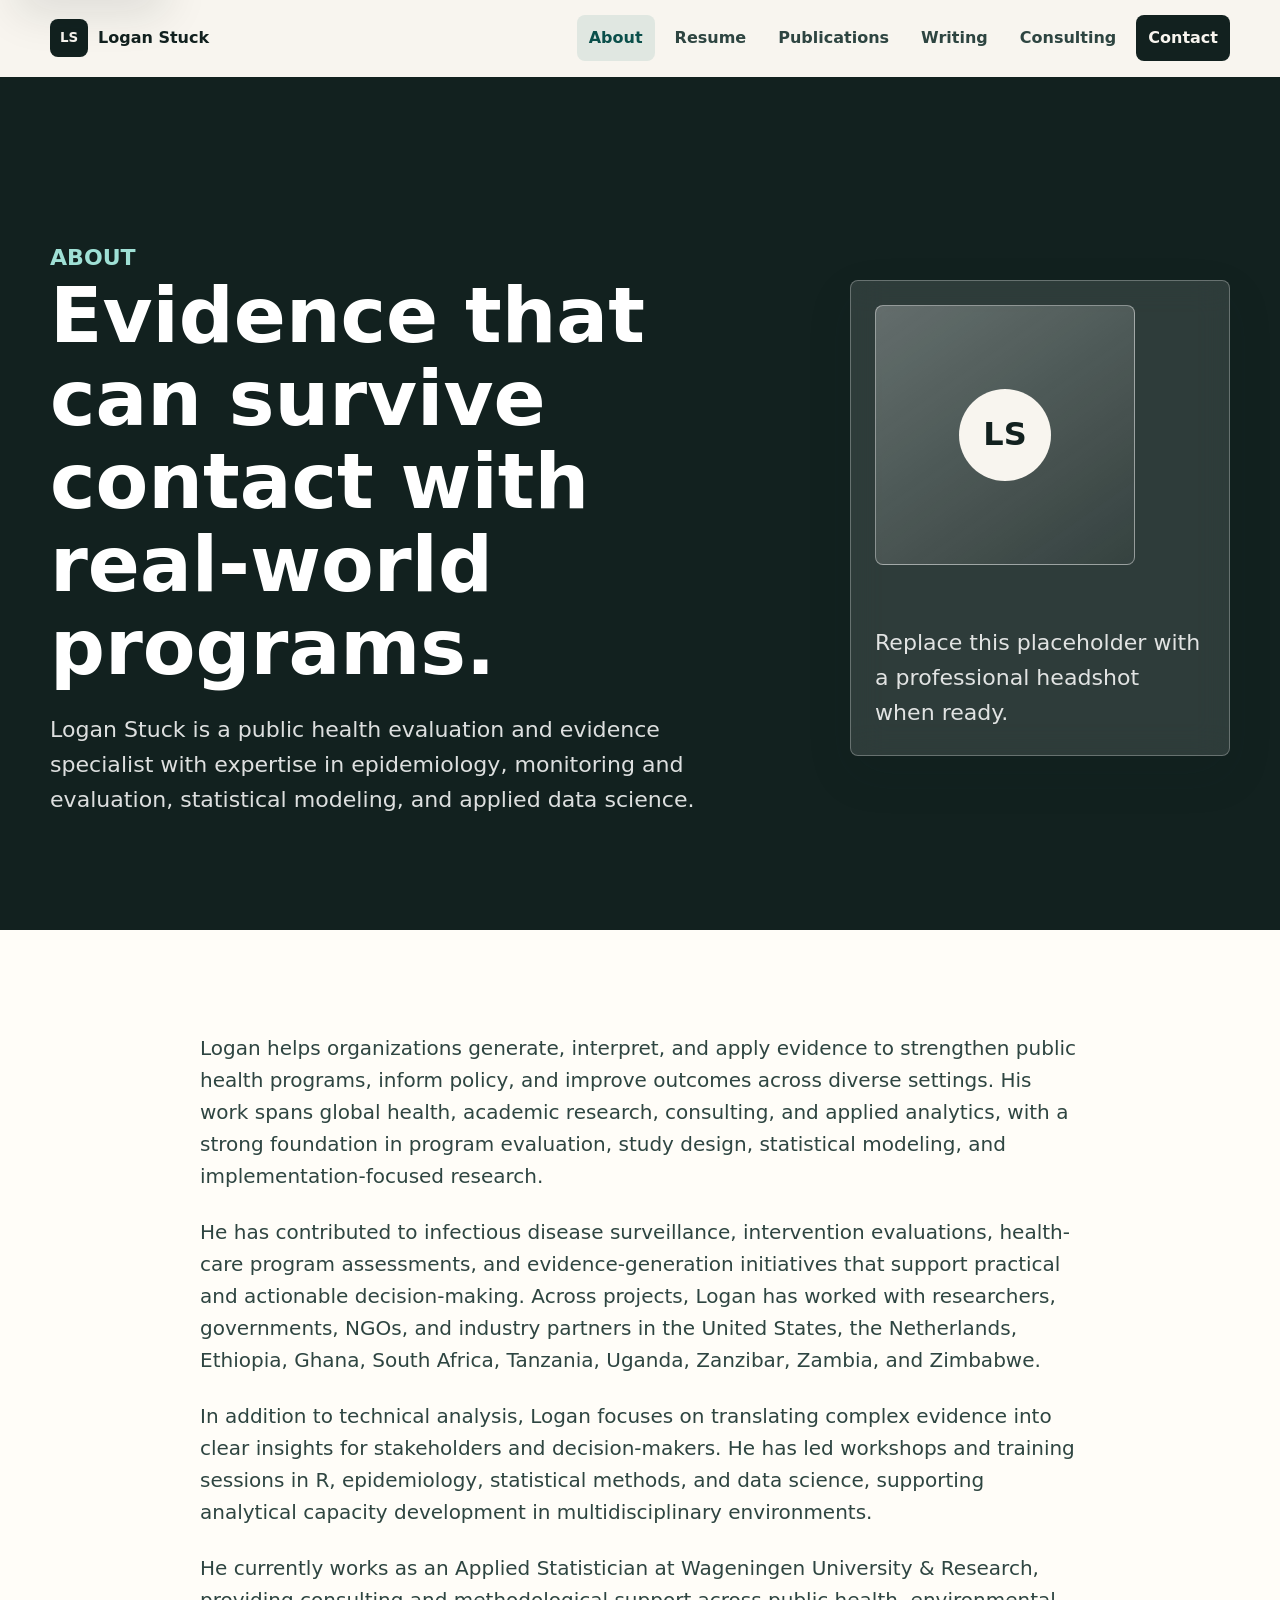
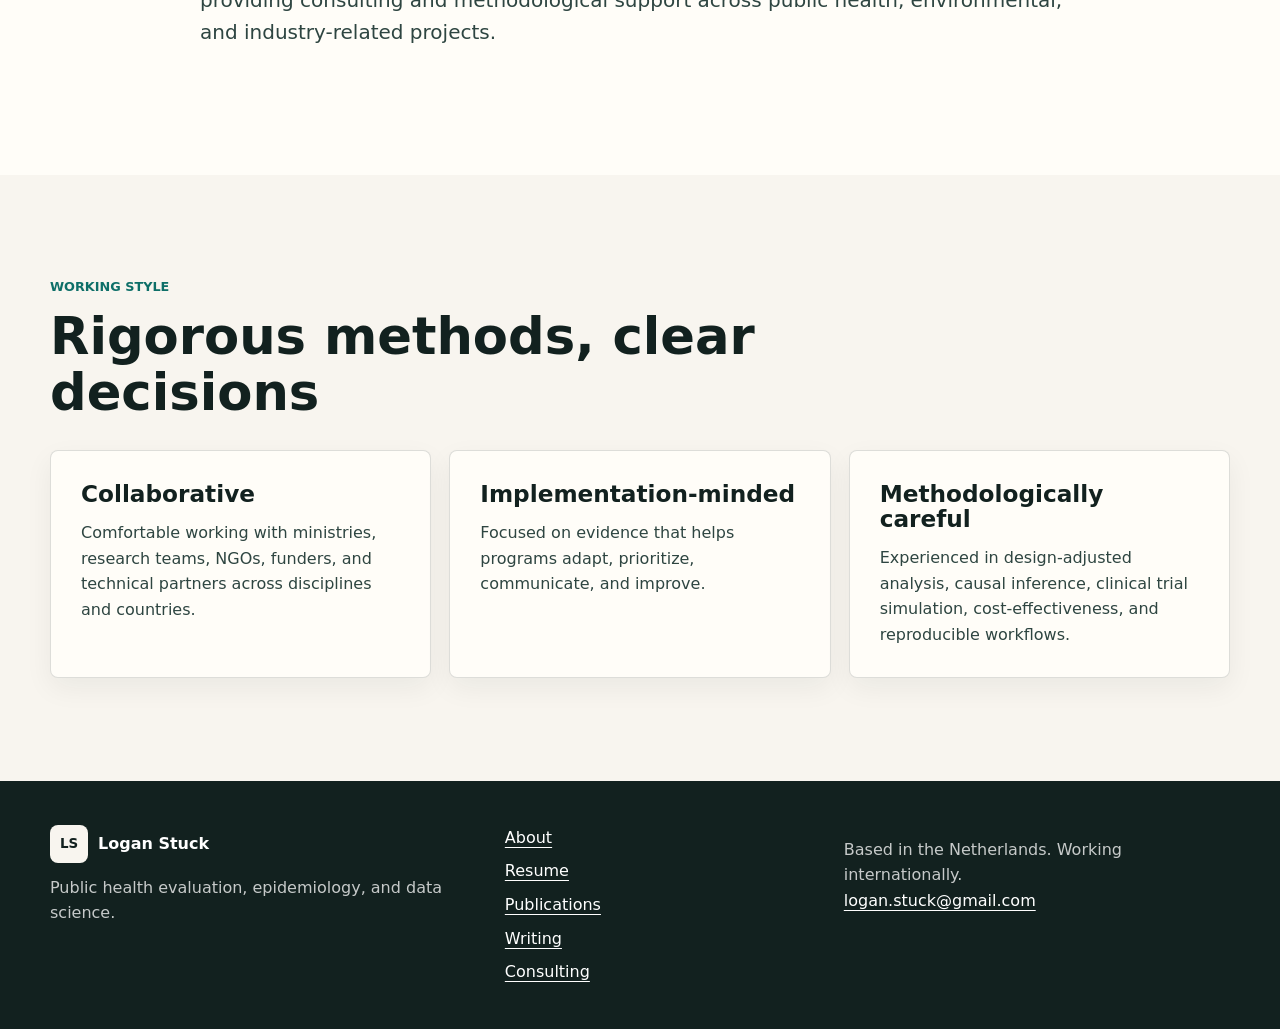
==== about.html @ f43419c1 "Initial static site" ====
<!doctype html>
<html lang="en">
  <head>
    <meta charset="utf-8">
    <meta name="viewport" content="width=device-width, initial-scale=1">
    <title>About | Logan Stuck</title>
    <meta
      name="description"
      content="Learn about Logan Stuck's work in public health evaluation, epidemiology, applied statistics, and evidence-informed decision support."
    >
    <link rel="canonical" href="https://loganstuck.com/about.html">
    <link rel="icon" href="favicon.svg" type="image/svg+xml">
    <link rel="stylesheet" href="assets/css/styles.css">
  </head>
  <body>
    <a class="skip-link" href="#main">Skip to content</a>
    <header class="site-header" data-site-header>
      <div class="container header-inner">
        <a class="brand" href="index.html" aria-label="Logan Stuck home">
          <span class="brand-mark">LS</span>
          <span>Logan Stuck</span>
        </a>
        <button class="nav-toggle" type="button" aria-expanded="false" aria-controls="primary-nav">
          Menu
        </button>
        <nav class="primary-nav" id="primary-nav" aria-label="Primary navigation">
          <a href="about.html" aria-current="page">About</a>
          <a href="resume.html">Resume</a>
          <a href="publications.html">Publications</a>
          <a href="writing.html">Writing</a>
          <a href="consulting.html">Consulting</a>
          <a class="nav-cta" href="mailto:logan.stuck@gmail.com">Contact</a>
        </nav>
      </div>
    </header>

    <main id="main">
      <section class="page-hero">
        <div class="container page-hero-grid">
          <div>
            <p class="eyebrow">About</p>
            <h1>Evidence that can survive contact with real-world programs.</h1>
            <p>
              Logan Stuck is a public health evaluation and evidence specialist with expertise in
              epidemiology, monitoring and evaluation, statistical modeling, and applied data science.
            </p>
          </div>
          <aside class="profile-panel profile-panel-light" aria-label="Headshot placeholder">
            <div class="headshot-placeholder headshot-light" role="img" aria-label="Headshot placeholder for Logan Stuck">
              <span>LS</span>
            </div>
            <p class="panel-text">
              Replace this placeholder with a professional headshot when ready.
            </p>
          </aside>
        </div>
      </section>

      <section class="section section-light">
        <div class="container narrative">
          <p>
            Logan helps organizations generate, interpret, and apply evidence to strengthen public
            health programs, inform policy, and improve outcomes across diverse settings. His work
            spans global health, academic research, consulting, and applied analytics, with a strong
            foundation in program evaluation, study design, statistical modeling, and
            implementation-focused research.
          </p>
          <p>
            He has contributed to infectious disease surveillance, intervention evaluations,
            health-care program assessments, and evidence-generation initiatives that support
            practical and actionable decision-making. Across projects, Logan has worked with
            researchers, governments, NGOs, and industry partners in the United States, the
            Netherlands, Ethiopia, Ghana, South Africa, Tanzania, Uganda, Zanzibar, Zambia, and
            Zimbabwe.
          </p>
          <p>
            In addition to technical analysis, Logan focuses on translating complex evidence into
            clear insights for stakeholders and decision-makers. He has led workshops and training
            sessions in R, epidemiology, statistical methods, and data science, supporting analytical
            capacity development in multidisciplinary environments.
          </p>
          <p>
            He currently works as an Applied Statistician at Wageningen University &amp; Research,
            providing consulting and methodological support across public health, environmental, and
            industry-related projects.
          </p>
        </div>
      </section>

      <section class="section">
        <div class="container">
          <div class="section-heading">
            <p class="eyebrow">Working style</p>
            <h2>Rigorous methods, clear decisions</h2>
          </div>
          <div class="card-grid three">
            <article class="feature-card">
              <h3>Collaborative</h3>
              <p>
                Comfortable working with ministries, research teams, NGOs, funders, and technical
                partners across disciplines and countries.
              </p>
            </article>
            <article class="feature-card">
              <h3>Implementation-minded</h3>
              <p>
                Focused on evidence that helps programs adapt, prioritize, communicate, and improve.
              </p>
            </article>
            <article class="feature-card">
              <h3>Methodologically careful</h3>
              <p>
                Experienced in design-adjusted analysis, causal inference, clinical trial simulation,
                cost-effectiveness, and reproducible workflows.
              </p>
            </article>
          </div>
        </div>
      </section>
    </main>

    <footer class="site-footer">
      <div class="container footer-grid">
        <div>
          <a class="brand footer-brand" href="index.html" aria-label="Logan Stuck home">
            <span class="brand-mark">LS</span>
            <span>Logan Stuck</span>
          </a>
          <p>Public health evaluation, epidemiology, and data science.</p>
        </div>
        <div class="footer-links" aria-label="Footer navigation">
          <a href="about.html">About</a>
          <a href="resume.html">Resume</a>
          <a href="publications.html">Publications</a>
          <a href="writing.html">Writing</a>
          <a href="consulting.html">Consulting</a>
        </div>
        <div class="footer-contact">
          <p>Based in the Netherlands. Working internationally.</p>
          <a href="mailto:logan.stuck@gmail.com">logan.stuck@gmail.com</a>
        </div>
      </div>
    </footer>
    <script src="assets/js/site.js"></script>
  </body>
</html>
---- assets/css/styles.css ----
:root {
  --ink: #12211f;
  --ink-soft: #2e4541;
  --paper: #f8f5ef;
  --surface: #fffdf8;
  --mist: #eaf0eb;
  --teal: #0e6f68;
  --teal-dark: #0a4f4a;
  --amber: #c47d2c;
  --clay: #9c5f4d;
  --line: rgba(18, 33, 31, 0.14);
  --shadow: 0 18px 45px rgba(20, 35, 32, 0.12);
  --radius: 8px;
  --max-width: 1180px;
}

* {
  box-sizing: border-box;
}

html {
  scroll-behavior: smooth;
}

body {
  margin: 0;
  background: var(--paper);
  color: var(--ink);
  font-family: Inter, ui-sans-serif, system-ui, -apple-system, BlinkMacSystemFont, "Segoe UI", sans-serif;
  font-size: 16px;
  line-height: 1.6;
}

img {
  display: block;
  max-width: 100%;
}

a {
  color: inherit;
}

.container {
  width: min(var(--max-width), calc(100% - 40px));
  margin: 0 auto;
}

.skip-link {
  position: absolute;
  left: 16px;
  top: 12px;
  z-index: 100;
  transform: translateY(-140%);
  background: var(--surface);
  color: var(--ink);
  padding: 10px 14px;
  border-radius: var(--radius);
  box-shadow: var(--shadow);
}

.skip-link:focus {
  transform: translateY(0);
}

.site-header {
  position: sticky;
  top: 0;
  z-index: 20;
  background: rgba(248, 245, 239, 0.92);
  border-bottom: 1px solid transparent;
  backdrop-filter: blur(18px);
}

.site-header.is-scrolled {
  border-bottom-color: var(--line);
}

.header-inner {
  min-height: 76px;
  display: flex;
  align-items: center;
  justify-content: space-between;
  gap: 24px;
}

.brand {
  display: inline-flex;
  align-items: center;
  gap: 10px;
  color: var(--ink);
  font-weight: 780;
  text-decoration: none;
  letter-spacing: 0;
}

.brand-mark {
  width: 38px;
  height: 38px;
  display: grid;
  place-items: center;
  border-radius: var(--radius);
  background: var(--ink);
  color: var(--paper);
  font-size: 0.84rem;
  font-weight: 800;
}

.primary-nav {
  display: flex;
  align-items: center;
  gap: 8px;
}

.primary-nav a {
  color: var(--ink-soft);
  text-decoration: none;
  font-weight: 650;
  padding: 10px 12px;
  border-radius: var(--radius);
}

.primary-nav a:hover,
.primary-nav a:focus-visible,
.primary-nav a[aria-current="page"] {
  background: rgba(14, 111, 104, 0.1);
  color: var(--teal-dark);
  outline: none;
}

.primary-nav .nav-cta {
  background: var(--ink);
  color: var(--paper);
}

.primary-nav .nav-cta:hover,
.primary-nav .nav-cta:focus-visible {
  background: var(--teal-dark);
  color: white;
}

.nav-toggle {
  display: none;
  border: 1px solid var(--line);
  background: var(--surface);
  color: var(--ink);
  border-radius: var(--radius);
  padding: 10px 12px;
  font: inherit;
  font-weight: 700;
}

.hero {
  position: relative;
  min-height: min(760px, 82vh);
  display: grid;
  align-items: center;
  overflow: hidden;
  color: white;
}

.hero-home {
  background:
    linear-gradient(90deg, rgba(12, 27, 25, 0.9) 0%, rgba(12, 27, 25, 0.74) 40%, rgba(12, 27, 25, 0.28) 100%),
    url("../images/evidence-analytics-hero.png") center / cover no-repeat;
}

.hero-overlay {
  position: absolute;
  inset: 0;
  background: linear-gradient(180deg, rgba(18, 33, 31, 0.16), rgba(18, 33, 31, 0.34));
  pointer-events: none;
}

.hero-grid {
  position: relative;
  display: grid;
  grid-template-columns: minmax(0, 1fr) 340px;
  align-items: center;
  gap: clamp(32px, 7vw, 90px);
  padding: 70px 0;
}

.hero-copy {
  max-width: 760px;
}

.eyebrow,
.panel-kicker,
.article-source,
.service-number {
  margin: 0 0 12px;
  color: var(--teal);
  font-size: 0.8rem;
  font-weight: 820;
  letter-spacing: 0;
  text-transform: uppercase;
}

.hero .eyebrow {
  color: #9fe0d5;
}

h1,
h2,
h3,
p {
  overflow-wrap: anywhere;
}

h1,
h2,
h3 {
  margin: 0;
  line-height: 1.08;
  letter-spacing: 0;
}

h1 {
  font-size: clamp(3rem, 9vw, 6.7rem);
  max-width: 11ch;
}

.page-hero h1 {
  font-size: clamp(2.5rem, 6vw, 5rem);
  max-width: 12ch;
}

h2 {
  font-size: clamp(2rem, 4vw, 3.4rem);
}

h3 {
  font-size: clamp(1.14rem, 2vw, 1.45rem);
}

.hero-lede,
.page-hero p {
  max-width: 700px;
  margin: 22px 0 0;
  font-size: clamp(1.12rem, 2.1vw, 1.38rem);
  color: rgba(255, 255, 255, 0.86);
}

.hero-actions {
  display: flex;
  flex-wrap: wrap;
  gap: 12px;
  margin-top: 34px;
}

.button {
  display: inline-flex;
  align-items: center;
  justify-content: center;
  min-height: 48px;
  padding: 13px 18px;
  border-radius: var(--radius);
  border: 1px solid transparent;
  font-weight: 780;
  text-decoration: none;
  transition: transform 160ms ease, background 160ms ease, border-color 160ms ease;
}

.button:hover,
.button:focus-visible {
  transform: translateY(-1px);
  outline: none;
}

.button-primary {
  background: var(--amber);
  color: #1f1710;
}

.button-primary:hover,
.button-primary:focus-visible {
  background: #d89443;
}

.button-secondary {
  background: rgba(255, 255, 255, 0.12);
  color: white;
  border-color: rgba(255, 255, 255, 0.35);
}

.button-secondary:hover,
.button-secondary:focus-visible {
  background: rgba(255, 255, 255, 0.2);
}

.button-outline {
  color: var(--teal-dark);
  background: transparent;
  border-color: rgba(14, 111, 104, 0.32);
}

.button-outline:hover,
.button-outline:focus-visible {
  background: rgba(14, 111, 104, 0.08);
}

.profile-panel,
.resume-facts,
.writing-callout,
.consulting-snapshot {
  border: 1px solid rgba(255, 255, 255, 0.28);
  border-radius: var(--radius);
  padding: 24px;
  background: rgba(255, 255, 255, 0.12);
  box-shadow: var(--shadow);
  backdrop-filter: blur(16px);
}

.profile-panel {
  display: grid;
  gap: 20px;
}

.headshot-placeholder {
  width: 190px;
  aspect-ratio: 1;
  display: grid;
  place-items: center;
  border: 1px solid rgba(255, 255, 255, 0.42);
  border-radius: var(--radius);
  background:
    linear-gradient(145deg, rgba(255, 255, 255, 0.28), rgba(255, 255, 255, 0.06)),
    rgba(18, 33, 31, 0.18);
}

.headshot-placeholder span {
  width: 92px;
  height: 92px;
  display: grid;
  place-items: center;
  border-radius: 50%;
  background: var(--paper);
  color: var(--ink);
  font-size: 2rem;
  font-weight: 850;
}

.panel-title {
  margin: 0;
  color: white;
  font-size: 1.28rem;
  font-weight: 800;
}

.panel-text {
  margin: 8px 0 0;
  color: rgba(255, 255, 255, 0.76);
}

.section {
  padding: clamp(70px, 8vw, 112px) 0;
}

.section-light {
  background: var(--surface);
}

.section-muted {
  background: var(--mist);
}

.split-layout {
  display: grid;
  grid-template-columns: minmax(0, 0.9fr) minmax(320px, 1.1fr);
  gap: clamp(32px, 7vw, 96px);
  align-items: start;
}

.rich-text p {
  margin: 0 0 18px;
  color: var(--ink-soft);
  font-size: 1.07rem;
}

.rich-text .button {
  margin-top: 10px;
}

.section-heading {
  max-width: 780px;
  margin-bottom: 30px;
}

.section-heading-row {
  max-width: none;
  display: flex;
  justify-content: space-between;
  align-items: end;
  gap: 24px;
}

.card-grid {
  display: grid;
  gap: 18px;
}

.card-grid.three {
  grid-template-columns: repeat(3, minmax(0, 1fr));
}

.card-grid.two {
  grid-template-columns: repeat(2, minmax(0, 1fr));
}

.feature-card,
.article-card,
.service-card {
  min-height: 100%;
  border: 1px solid var(--line);
  border-radius: var(--radius);
  background: var(--surface);
  padding: clamp(22px, 3vw, 30px);
  box-shadow: 0 10px 28px rgba(20, 35, 32, 0.06);
}

.feature-card p,
.article-card p,
.service-card p {
  margin: 14px 0 0;
  color: var(--ink-soft);
}

.project-list {
  display: grid;
  gap: 12px;
}

.project-item {
  display: grid;
  grid-template-columns: 150px minmax(0, 1fr);
  gap: 24px;
  border-top: 1px solid var(--line);
  padding: 24px 0;
}

.project-item:last-child {
  border-bottom: 1px solid var(--line);
}

.project-item h3 {
  margin-bottom: 8px;
}

.project-item p {
  margin: 0;
  color: var(--ink-soft);
}

.project-year {
  color: var(--clay);
  font-weight: 800;
}

.text-link {
  color: var(--teal-dark);
  font-weight: 800;
  text-decoration-thickness: 2px;
  text-underline-offset: 4px;
}

.page-hero {
  background: var(--ink);
  color: white;
  padding: clamp(80px, 11vw, 150px) 0 clamp(64px, 9vw, 112px);
}

.page-hero-grid {
  display: grid;
  grid-template-columns: minmax(0, 1fr) minmax(280px, 380px);
  gap: clamp(34px, 7vw, 92px);
  align-items: center;
}

.page-hero .eyebrow {
  color: #9fe0d5;
}

.page-hero .button-secondary {
  color: white;
}

.profile-panel-light,
.writing-callout,
.consulting-snapshot,
.resume-facts {
  color: white;
}

.headshot-light {
  width: 100%;
  max-width: 260px;
  margin-bottom: 18px;
}

.narrative {
  max-width: 880px;
}

.narrative p {
  margin: 0 0 24px;
  color: var(--ink-soft);
  font-size: clamp(1.06rem, 1.6vw, 1.25rem);
}

.resume-layout {
  display: grid;
  grid-template-columns: 280px minmax(0, 1fr);
  gap: clamp(32px, 6vw, 76px);
  align-items: start;
}

.resume-sidebar {
  position: sticky;
  top: 104px;
  border: 1px solid var(--line);
  border-radius: var(--radius);
  background: var(--paper);
  padding: 24px;
}

.resume-sidebar h2 {
  margin-top: 24px;
  font-size: 1rem;
}

.resume-sidebar h2:first-child {
  margin-top: 0;
}

.resume-sidebar p,
.resume-sidebar li {
  color: var(--ink-soft);
  font-size: 0.96rem;
}

.clean-list {
  margin: 0;
  padding: 0;
  list-style: none;
}

.clean-list li {
  padding: 6px 0;
  border-bottom: 1px solid var(--line);
}

.resume-main {
  display: grid;
  gap: 54px;
}

.resume-section h2 {
  margin-bottom: 24px;
  font-size: clamp(1.8rem, 3vw, 2.6rem);
}

.timeline {
  display: grid;
  gap: 26px;
}

.timeline.compact {
  gap: 18px;
}

.timeline-item {
  display: grid;
  grid-template-columns: 124px minmax(0, 1fr);
  gap: 22px;
  border-top: 1px solid var(--line);
  padding-top: 22px;
}

.timeline-date {
  margin: 0;
  color: var(--clay);
  font-weight: 820;
}

.timeline-item p {
  margin: 8px 0 0;
  color: var(--ink-soft);
}

.meta {
  color: var(--ink-soft);
  font-weight: 680;
}

.education-list {
  display: grid;
  gap: 18px;
}

.education-list article {
  border-top: 1px solid var(--line);
  padding-top: 18px;
}

.education-list p {
  margin: 7px 0 0;
  color: var(--ink-soft);
}

.publication-list {
  display: grid;
  gap: 18px;
  margin: 0;
  padding-left: 24px;
  color: var(--ink-soft);
}

.publication-list span {
  display: block;
  color: var(--ink);
  font-weight: 780;
}

.publication-list p {
  margin: 6px 0 0;
}

.publication-archive-link {
  margin-top: 22px;
}

.publication-section .section-intro {
  max-width: 720px;
  margin: -10px 0 24px;
  color: var(--ink-soft);
}

.publication-subheading {
  margin: 34px 0 14px;
  font-size: clamp(1.18rem, 2vw, 1.55rem);
}

.publication-section .publication-subheading:first-of-type {
  margin-top: 0;
}

.publication-source p {
  margin: 0 0 18px;
  color: rgba(255, 255, 255, 0.82);
  font-size: 1.15rem;
  font-weight: 780;
}

.publication-source .button {
  width: 100%;
}

.publication-root {
  display: grid;
  gap: 52px;
}

.publication-group {
  display: grid;
  gap: 18px;
}

.publication-group-heading {
  display: flex;
  align-items: end;
  justify-content: space-between;
  gap: 18px;
  border-bottom: 1px solid var(--line);
  padding-bottom: 14px;
}

.publication-group-heading h2 {
  font-size: clamp(1.7rem, 3vw, 2.5rem);
}

.publication-group-heading span {
  min-width: 42px;
  border-radius: var(--radius);
  background: rgba(14, 111, 104, 0.1);
  color: var(--teal-dark);
  font-weight: 820;
  text-align: center;
  padding: 5px 8px;
}

.publication-page-list {
  display: grid;
  gap: 0;
  margin: 0;
  padding-left: 24px;
  color: var(--ink-soft);
}

.publication-entry {
  padding: 18px 0;
  border-bottom: 1px solid var(--line);
}

.publication-entry h3 {
  font-size: clamp(1.08rem, 1.8vw, 1.35rem);
  line-height: 1.25;
}

.publication-authors,
.publication-meta {
  margin: 8px 0 0;
  color: var(--ink-soft);
}

.publication-authors {
  font-weight: 620;
}

.publication-loading,
.publication-error {
  border: 1px solid var(--line);
  border-radius: var(--radius);
  background: var(--paper);
  padding: 24px;
  color: var(--ink-soft);
}

.publication-error h2 {
  margin-bottom: 10px;
  font-size: clamp(1.4rem, 3vw, 2rem);
}

.publication-error p {
  margin: 0 0 16px;
}

.resume-facts {
  display: grid;
  gap: 18px;
}

.resume-facts div {
  display: grid;
  gap: 5px;
  padding-bottom: 16px;
  border-bottom: 1px solid rgba(255, 255, 255, 0.2);
}

.resume-facts div:last-child {
  padding-bottom: 0;
  border-bottom: 0;
}

.resume-facts strong {
  color: #9fe0d5;
}

.resume-facts span {
  color: rgba(255, 255, 255, 0.82);
}

.tag-list {
  display: flex;
  flex-wrap: wrap;
  gap: 10px;
  margin: 0;
  padding: 0;
  list-style: none;
}

.tag-list li {
  border: 1px solid rgba(255, 255, 255, 0.28);
  border-radius: var(--radius);
  padding: 8px 10px;
  color: rgba(255, 255, 255, 0.86);
}

.article-card a {
  display: inline-flex;
  margin-top: 22px;
  color: var(--teal-dark);
  font-weight: 800;
  text-decoration-thickness: 2px;
  text-underline-offset: 4px;
}

.service-card {
  display: grid;
  align-content: start;
}

.service-number {
  color: var(--amber);
}

.process-band {
  display: grid;
  grid-template-columns: minmax(0, 0.8fr) minmax(320px, 1.2fr);
  gap: clamp(32px, 7vw, 86px);
}

.process-list {
  display: grid;
  gap: 16px;
  margin: 0;
  padding: 0;
  list-style: none;
}

.process-list li {
  border-top: 1px solid var(--line);
  padding: 18px 0 0;
  color: var(--ink-soft);
}

.process-list strong {
  display: block;
  color: var(--ink);
}

.site-footer {
  background: var(--ink);
  color: rgba(255, 255, 255, 0.76);
  padding: 44px 0;
}

.footer-grid {
  display: grid;
  grid-template-columns: 1.1fr 0.8fr 1fr;
  gap: 30px;
  align-items: start;
}

.footer-brand {
  color: white;
}

.footer-brand .brand-mark {
  background: var(--paper);
  color: var(--ink);
}

.footer-grid p {
  margin: 12px 0 0;
}

.footer-links {
  display: grid;
  gap: 8px;
}

.footer-links a,
.footer-contact a {
  color: white;
  text-decoration-thickness: 1px;
  text-underline-offset: 4px;
}

@media (max-width: 900px) {
  .header-inner {
    min-height: 68px;
  }

  .nav-toggle {
    display: inline-flex;
  }

  .primary-nav {
    position: absolute;
    left: 20px;
    right: 20px;
    top: 72px;
    display: none;
    flex-direction: column;
    align-items: stretch;
    gap: 4px;
    border: 1px solid var(--line);
    border-radius: var(--radius);
    background: var(--surface);
    padding: 10px;
    box-shadow: var(--shadow);
  }

  .primary-nav.is-open {
    display: flex;
  }

  .primary-nav .nav-cta {
    text-align: center;
  }

  .hero {
    min-height: auto;
  }

  .hero-grid,
  .page-hero-grid,
  .split-layout,
  .resume-layout,
  .process-band {
    grid-template-columns: 1fr;
  }

  .hero-grid {
    padding: 72px 0 58px;
  }

  .profile-panel {
    max-width: 360px;
  }

  .card-grid.three,
  .card-grid.two {
    grid-template-columns: 1fr;
  }

  .section-heading-row {
    align-items: start;
    flex-direction: column;
  }

  .resume-sidebar {
    position: static;
  }

  .footer-grid {
    grid-template-columns: 1fr;
  }
}

@media (max-width: 620px) {
  .container {
    width: min(var(--max-width), calc(100% - 28px));
  }

  h1 {
    font-size: clamp(2.6rem, 15vw, 4rem);
  }

  .page-hero h1 {
    font-size: clamp(2.2rem, 12vw, 3.5rem);
  }

  .hero-home {
    background:
      linear-gradient(180deg, rgba(12, 27, 25, 0.92) 0%, rgba(12, 27, 25, 0.82) 58%, rgba(12, 27, 25, 0.64) 100%),
      url("../images/evidence-analytics-hero.png") center / cover no-repeat;
  }

  .hero-actions,
  .button {
    width: 100%;
  }

  .project-item,
  .timeline-item {
    grid-template-columns: 1fr;
    gap: 8px;
  }

  .headshot-placeholder {
    width: 160px;
  }

  .profile-panel,
  .resume-facts,
  .writing-callout,
  .consulting-snapshot {
    padding: 20px;
  }
}
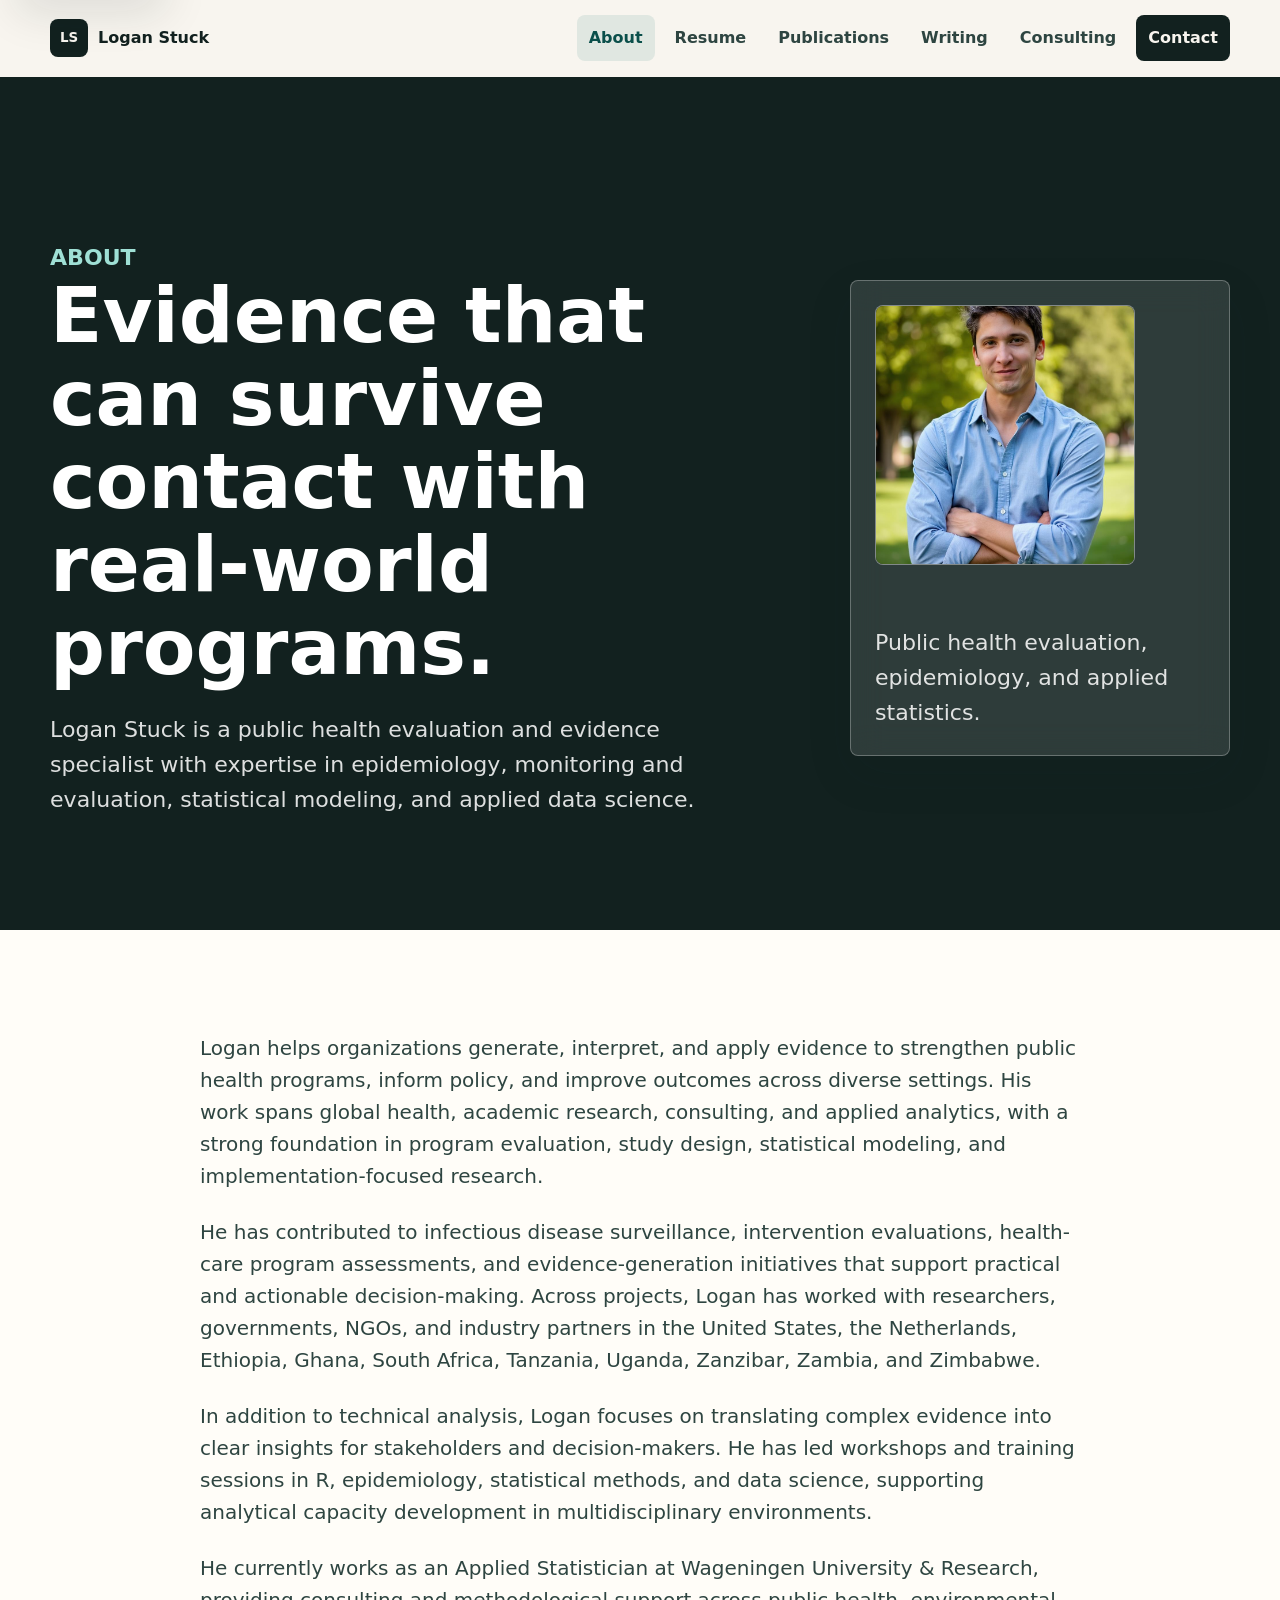
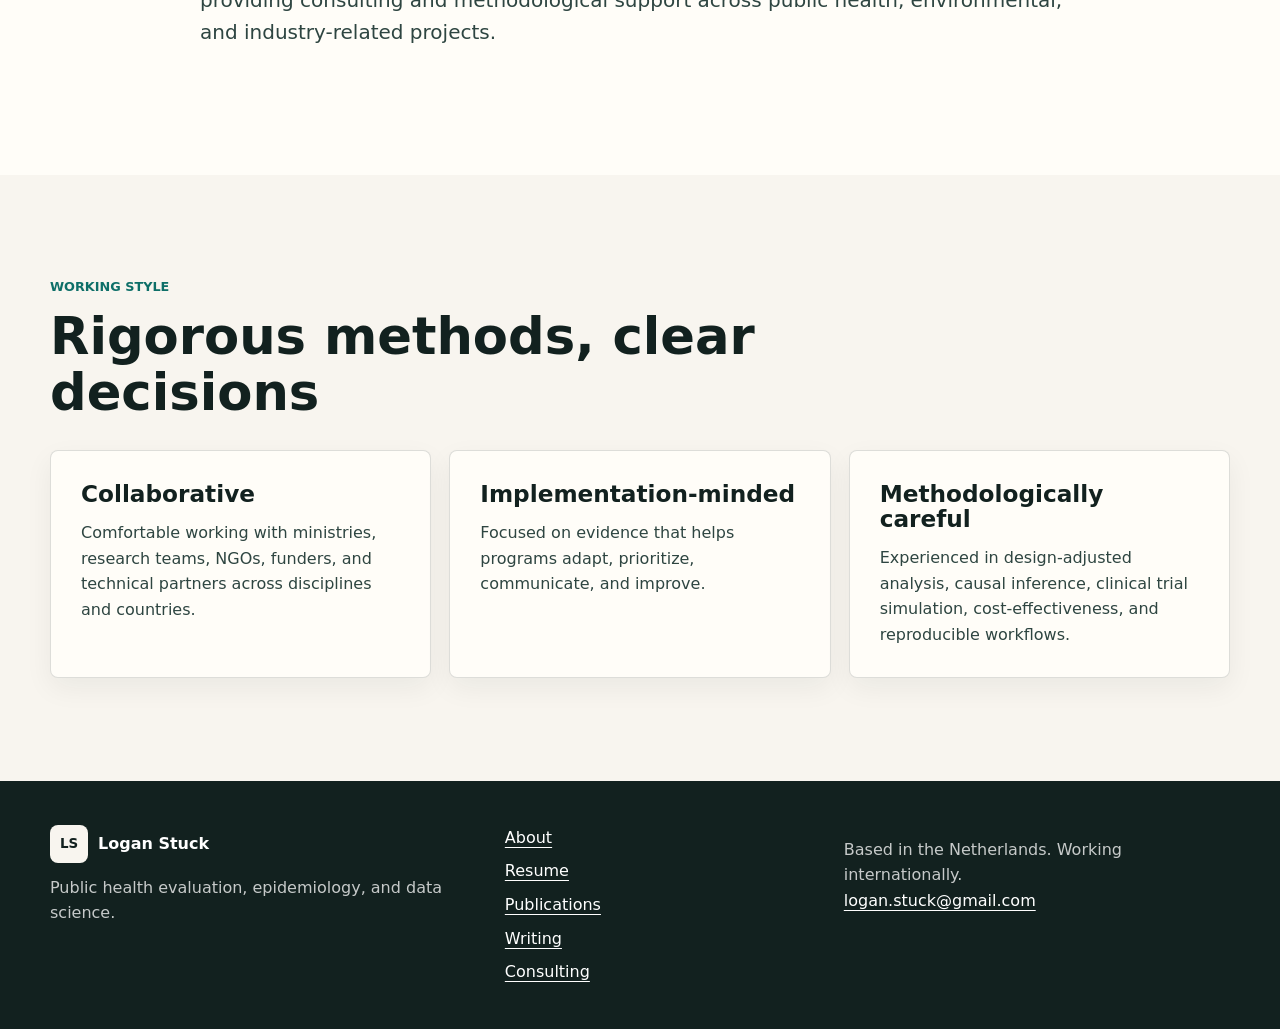
==== commit 4bec3f63: "Add headshot to site" ====
--- a/about.html
+++ b/about.html
@@ -45,12 +45,10 @@
               epidemiology, monitoring and evaluation, statistical modeling, and applied data science.
             </p>
           </div>
-          <aside class="profile-panel profile-panel-light" aria-label="Headshot placeholder">
-            <div class="headshot-placeholder headshot-light" role="img" aria-label="Headshot placeholder for Logan Stuck">
-              <span>LS</span>
-            </div>
+          <aside class="profile-panel profile-panel-light" aria-label="Professional portrait">
+            <img class="headshot-image headshot-light" src="assets/images/39.jpeg" alt="Portrait of Logan Stuck">
             <p class="panel-text">
-              Replace this placeholder with a professional headshot when ready.
+              Public health evaluation, epidemiology, and applied statistics.
             </p>
           </aside>
         </div>
--- a/assets/css/styles.css
+++ b/assets/css/styles.css
@@ -340,6 +340,17 @@
   font-weight: 850;
 }
 
+.headshot-image {
+  width: 190px;
+  aspect-ratio: 1;
+  display: block;
+  border: 1px solid rgba(255, 255, 255, 0.42);
+  border-radius: var(--radius);
+  object-fit: cover;
+  object-position: center;
+  background: rgba(18, 33, 31, 0.18);
+}
+
 .panel-title {
   margin: 0;
   color: white;
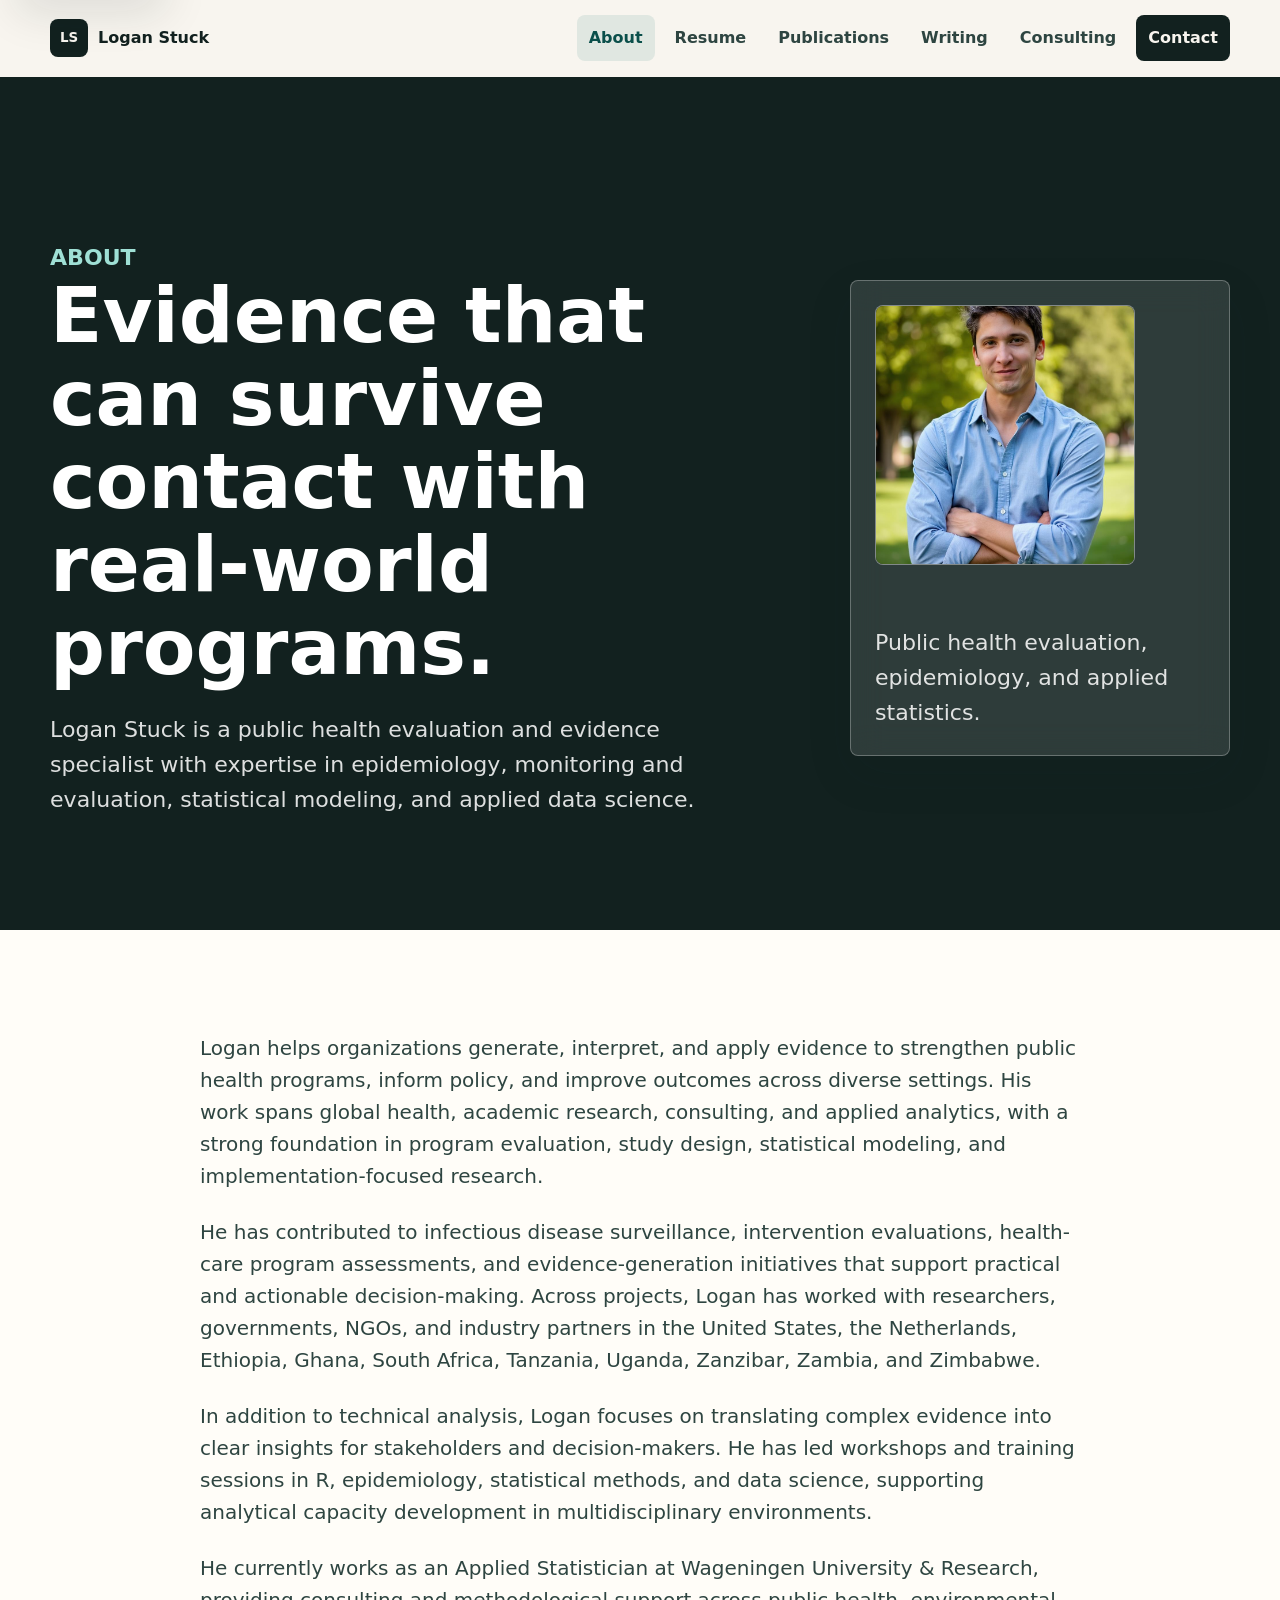
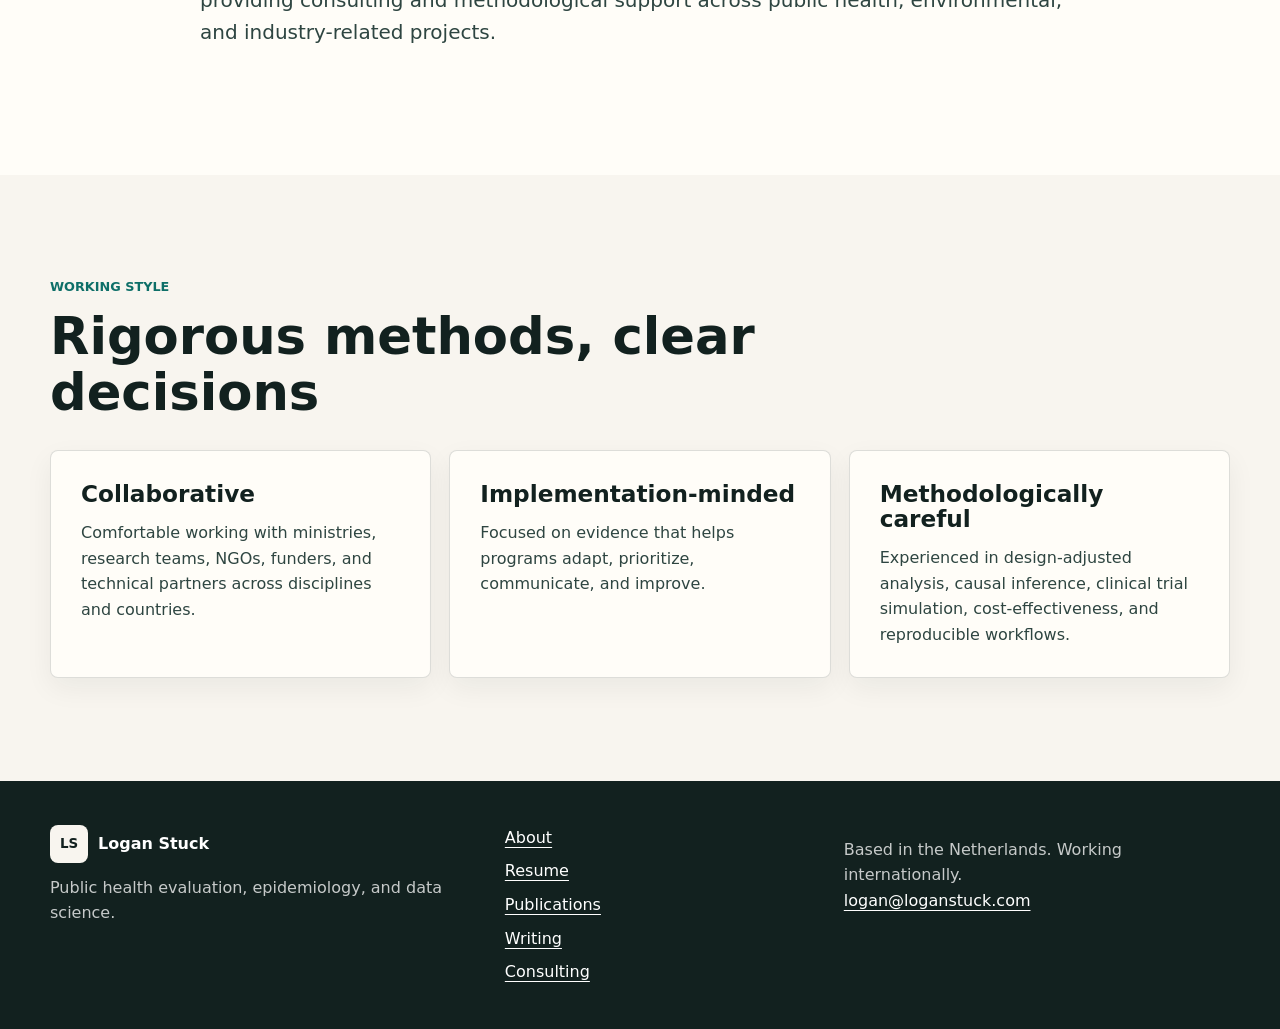
==== commit 67317af9: "Polish live site copy" ====
--- a/about.html
+++ b/about.html
@@ -29,7 +29,7 @@
           <a href="publications.html">Publications</a>
           <a href="writing.html">Writing</a>
           <a href="consulting.html">Consulting</a>
-          <a class="nav-cta" href="mailto:logan.stuck@gmail.com">Contact</a>
+          <a class="nav-cta" href="mailto:logan@loganstuck.com">Contact</a>
         </nav>
       </div>
     </header>
@@ -135,7 +135,7 @@
         </div>
         <div class="footer-contact">
           <p>Based in the Netherlands. Working internationally.</p>
-          <a href="mailto:logan.stuck@gmail.com">logan.stuck@gmail.com</a>
+          <a href="mailto:logan@loganstuck.com">logan@loganstuck.com</a>
         </div>
       </div>
     </footer>
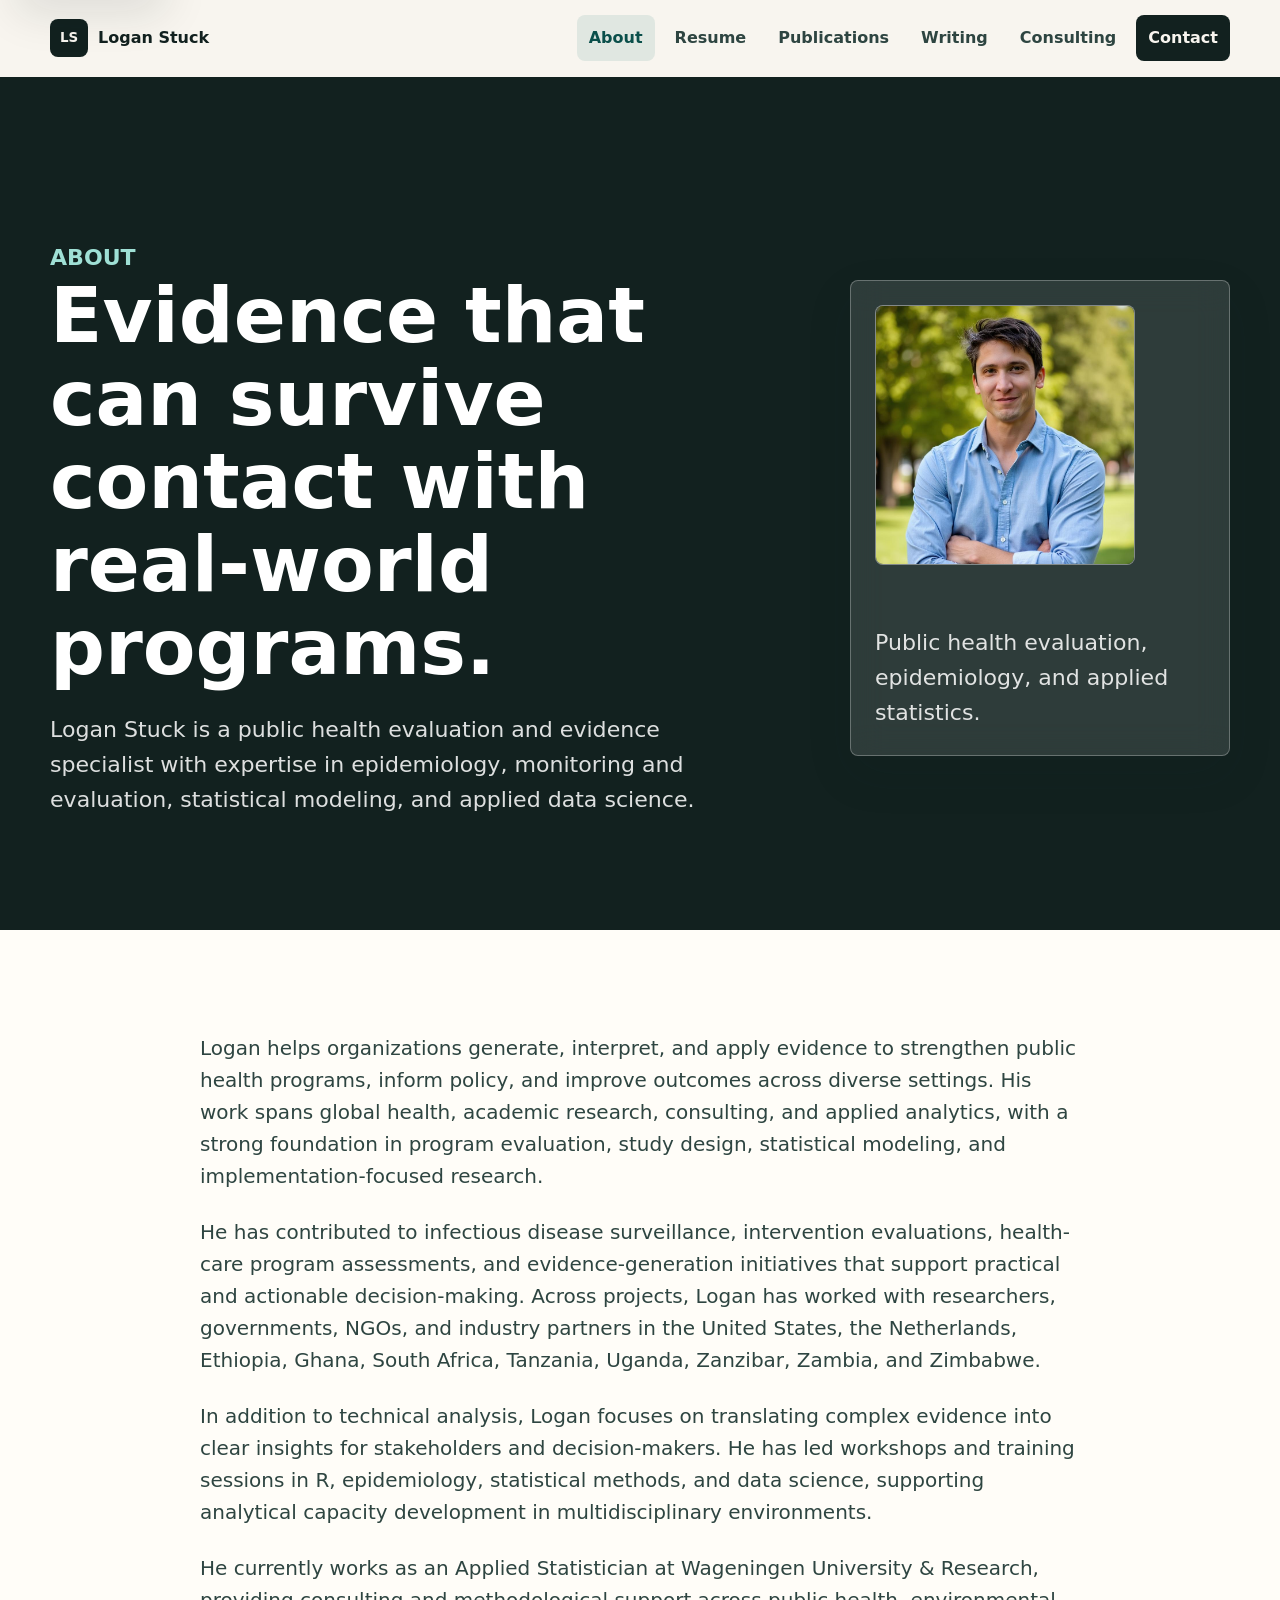
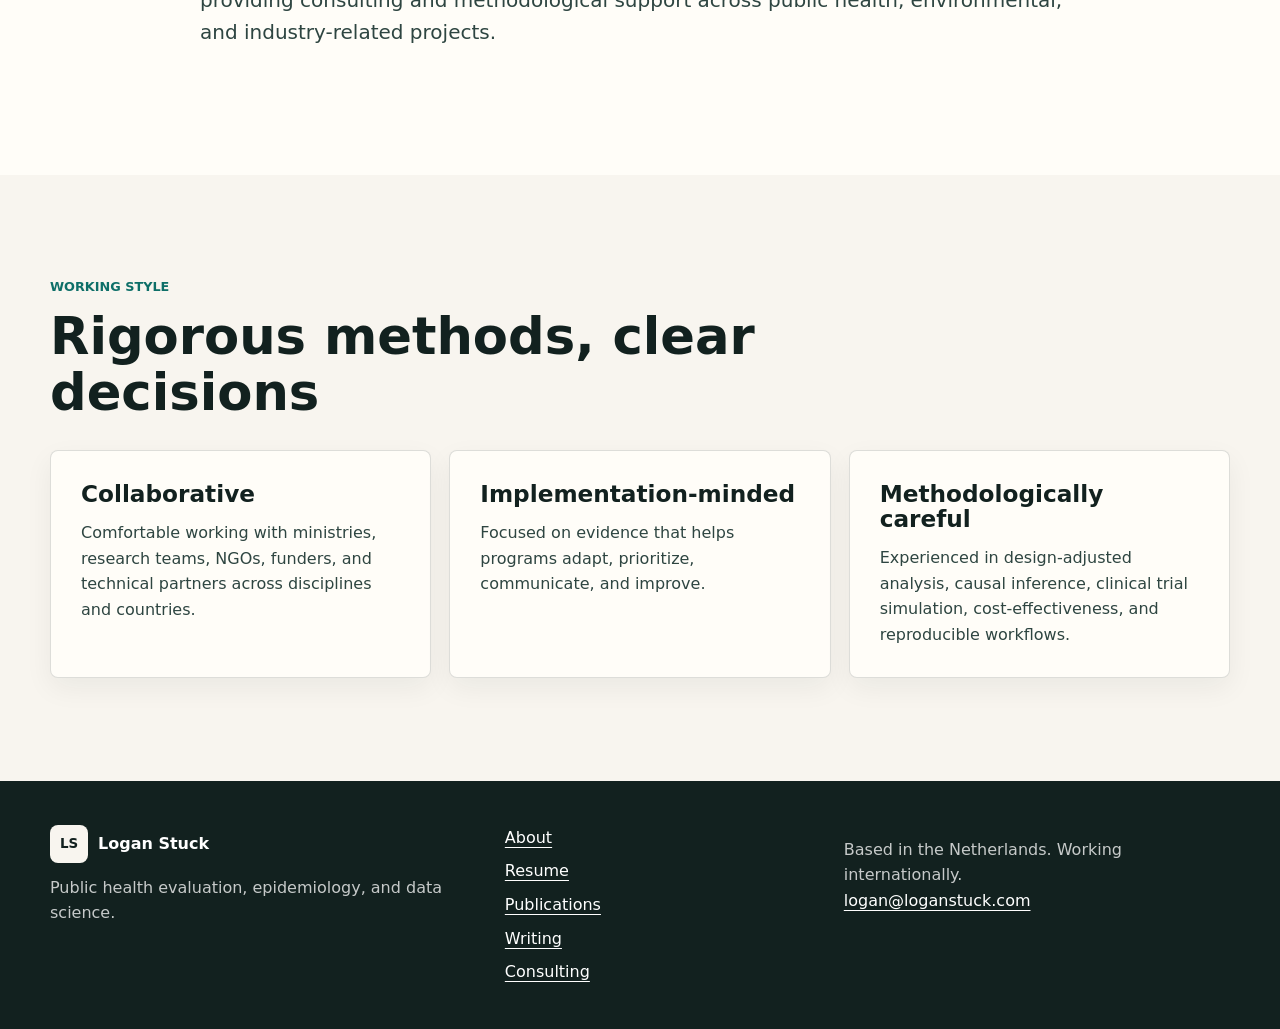
==== commit 3f131ae4: "Add Cloudflare Web Analytics to site pages" ====
--- a/about.html
+++ b/about.html
@@ -140,5 +140,8 @@
       </div>
     </footer>
     <script src="assets/js/site.js"></script>
+    <!-- Cloudflare Web Analytics -->
+    <script type="module" src="https://static.cloudflareinsights.com/beacon.min.js" data-cf-beacon='{"token":"18aa4a566dab415485953c97b1da8213"}'></script>
+    <!-- End Cloudflare Web Analytics -->
   </body>
 </html>
--- a/assets/css/styles.css
+++ b/assets/css/styles.css
@@ -347,7 +347,7 @@
   border: 1px solid rgba(255, 255, 255, 0.42);
   border-radius: var(--radius);
   object-fit: cover;
-  object-position: center;
+  object-position: center top;
   background: rgba(18, 33, 31, 0.18);
 }
 
@@ -568,6 +568,15 @@
 .resume-section h2 {
   margin-bottom: 24px;
   font-size: clamp(1.8rem, 3vw, 2.6rem);
+}
+
+.resume-subheading {
+  margin: 32px 0 16px;
+  font-size: 1.15rem;
+}
+
+.resume-section h2 + .resume-subheading {
+  margin-top: 0;
 }
 
 .timeline {
@@ -793,6 +802,103 @@
   font-weight: 800;
   text-decoration-thickness: 2px;
   text-underline-offset: 4px;
+}
+
+.writing-feature {
+  display: grid;
+  grid-template-columns: minmax(280px, 0.85fr) minmax(0, 1.15fr);
+  gap: clamp(26px, 5vw, 64px);
+  align-items: center;
+  padding: clamp(18px, 3vw, 30px);
+}
+
+.writing-feature img {
+  width: 100%;
+  aspect-ratio: 4 / 3;
+  object-fit: cover;
+  border-radius: calc(var(--radius) - 2px);
+}
+
+.writing-feature h3 {
+  font-size: clamp(1.7rem, 3.5vw, 2.8rem);
+}
+
+.writing-feature .article-source {
+  margin-top: 0;
+}
+
+.writing-feature .article-subtitle {
+  color: var(--ink);
+  font-size: 1.08rem;
+  font-weight: 700;
+}
+
+.article-hero-copy {
+  max-width: 900px;
+}
+
+.article-hero h1 {
+  max-width: 15ch;
+}
+
+.article-hero p:last-child {
+  max-width: 760px;
+}
+
+.article-section {
+  padding-top: clamp(42px, 7vw, 82px);
+}
+
+.article-prose,
+.article-footer-link {
+  max-width: 680px;
+}
+
+.article-prose p {
+  margin: 0 0 1.55em;
+  color: var(--ink-soft);
+  font-family: Iowan Old Style, Charter, "Palatino Linotype", Palatino, Georgia, serif;
+  font-size: clamp(1.2rem, 1.7vw, 1.34rem);
+  line-height: 1.78;
+}
+
+.article-prose .article-figure + p {
+  color: var(--ink);
+  font-size: clamp(1.28rem, 1.9vw, 1.45rem);
+}
+
+.article-prose h2,
+.article-prose h3,
+.article-prose h4 {
+  margin: 2.2em 0 0.7em;
+}
+
+.article-break {
+  margin: clamp(48px, 8vw, 82px) auto;
+  color: var(--ink);
+  font-family: Georgia, serif;
+  font-size: 1.45rem;
+  font-weight: 700;
+  letter-spacing: 0.55em;
+  line-height: 1;
+  text-align: center;
+  text-indent: 0.55em;
+}
+
+.article-figure {
+  margin: 0 0 clamp(36px, 6vw, 64px);
+}
+
+.article-figure img {
+  width: 100%;
+  border-radius: var(--radius);
+  box-shadow: var(--shadow);
+}
+
+.article-footer-link {
+  margin-top: clamp(48px, 8vw, 82px);
+  padding-top: 28px;
+  border-top: 1px solid var(--line);
 }
 
 .service-card {
@@ -908,7 +1014,8 @@
   .page-hero-grid,
   .split-layout,
   .resume-layout,
-  .process-band {
+  .process-band,
+  .writing-feature {
     grid-template-columns: 1fr;
   }
 
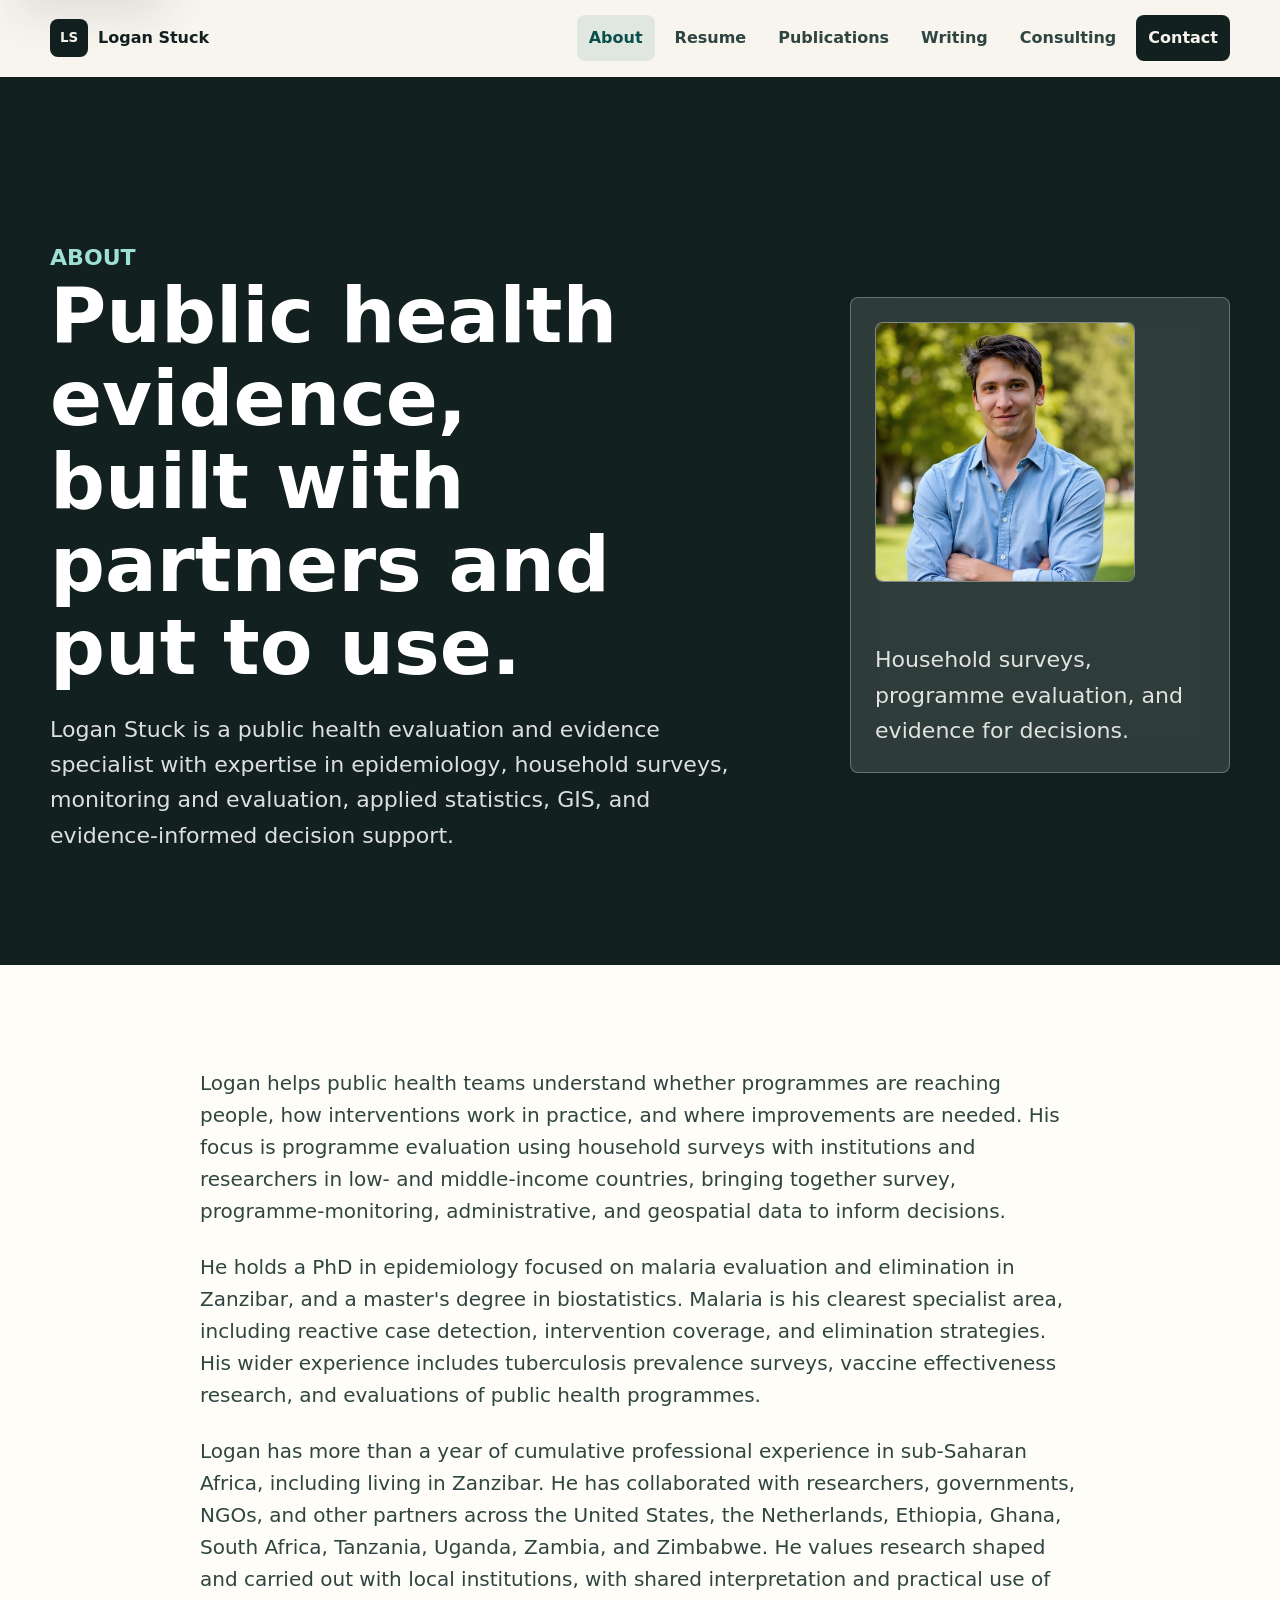
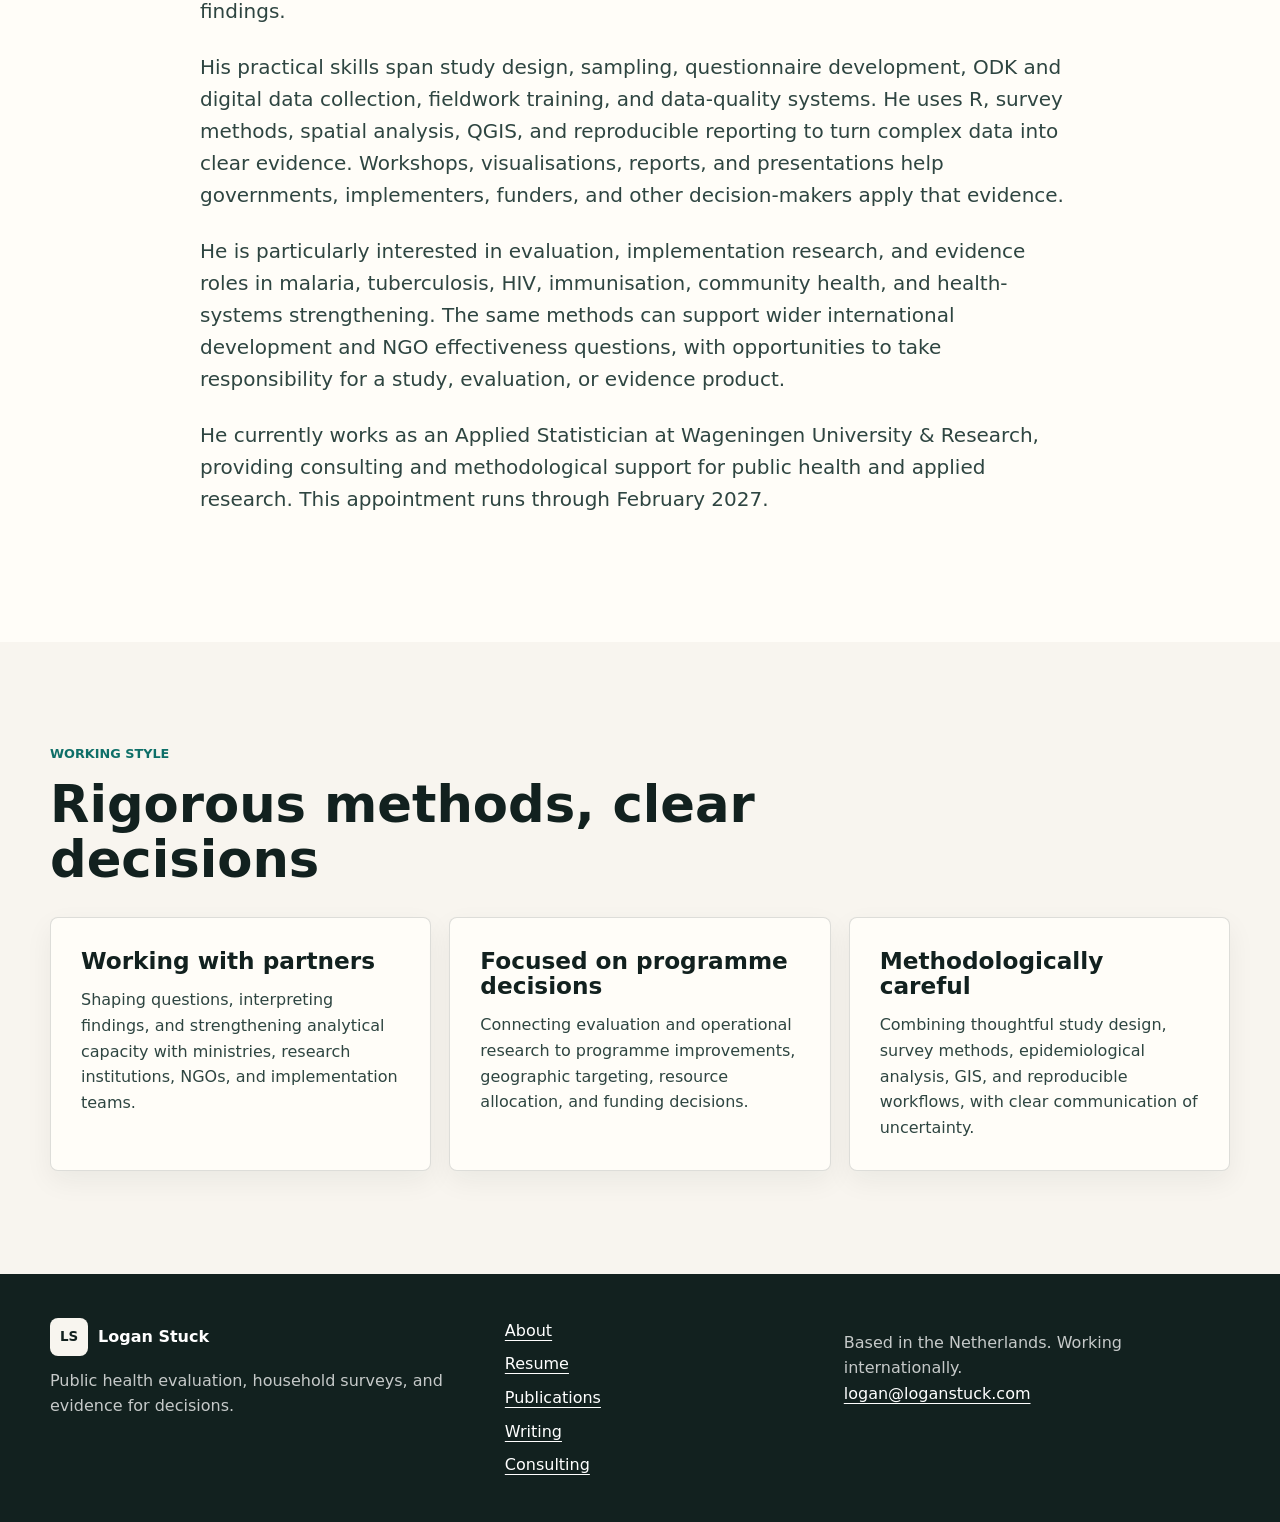
==== commit 4a65ff83: "Focus website on public health evaluation and household surveys" ====
--- a/about.html
+++ b/about.html
@@ -6,11 +6,11 @@
     <title>About | Logan Stuck</title>
     <meta
       name="description"
-      content="Learn about Logan Stuck's work in public health evaluation, epidemiology, applied statistics, and evidence-informed decision support."
+      content="Logan Stuck is a public health evaluation and evidence specialist focused on household surveys, epidemiology, GIS, and work with partners in low- and middle-income countries."
     >
     <link rel="canonical" href="https://loganstuck.com/about.html">
     <link rel="icon" href="favicon.svg" type="image/svg+xml">
-    <link rel="stylesheet" href="assets/css/styles.css">
+    <link rel="stylesheet" href="assets/css/styles.css?v=f5e646c6effd">
   </head>
   <body>
     <a class="skip-link" href="#main">Skip to content</a>
@@ -39,16 +39,17 @@
         <div class="container page-hero-grid">
           <div>
             <p class="eyebrow">About</p>
-            <h1>Evidence that can survive contact with real-world programs.</h1>
+            <h1>Public health evidence, built with partners and put to use.</h1>
             <p>
               Logan Stuck is a public health evaluation and evidence specialist with expertise in
-              epidemiology, monitoring and evaluation, statistical modeling, and applied data science.
+              epidemiology, household surveys, monitoring and evaluation, applied statistics, GIS,
+              and evidence-informed decision support.
             </p>
           </div>
           <aside class="profile-panel profile-panel-light" aria-label="Professional portrait">
             <img class="headshot-image headshot-light" src="assets/images/39.jpeg" alt="Portrait of Logan Stuck">
             <p class="panel-text">
-              Public health evaluation, epidemiology, and applied statistics.
+              Household surveys, programme evaluation, and evidence for decisions.
             </p>
           </aside>
         </div>
@@ -57,30 +58,44 @@
       <section class="section section-light">
         <div class="container narrative">
           <p>
-            Logan helps organizations generate, interpret, and apply evidence to strengthen public
-            health programs, inform policy, and improve outcomes across diverse settings. His work
-            spans global health, academic research, consulting, and applied analytics, with a strong
-            foundation in program evaluation, study design, statistical modeling, and
-            implementation-focused research.
+            Logan helps public health teams understand whether programmes are reaching people,
+            how interventions work in practice, and where improvements are needed. His focus is
+            programme evaluation using household surveys with institutions and researchers in low-
+            and middle-income countries, bringing together survey, programme-monitoring,
+            administrative, and geospatial data to inform decisions.
           </p>
           <p>
-            He has contributed to infectious disease surveillance, intervention evaluations,
-            health-care program assessments, and evidence-generation initiatives that support
-            practical and actionable decision-making. Across projects, Logan has worked with
-            researchers, governments, NGOs, and industry partners in the United States, the
-            Netherlands, Ethiopia, Ghana, South Africa, Tanzania, Uganda, Zanzibar, Zambia, and
-            Zimbabwe.
+            He holds a PhD in epidemiology focused on malaria evaluation and elimination in
+            Zanzibar, and a master's degree in biostatistics. Malaria is his clearest specialist
+            area, including reactive case detection, intervention coverage, and elimination
+            strategies. His wider experience includes tuberculosis prevalence surveys, vaccine
+            effectiveness research, and evaluations of public health programmes.
           </p>
           <p>
-            In addition to technical analysis, Logan focuses on translating complex evidence into
-            clear insights for stakeholders and decision-makers. He has led workshops and training
-            sessions in R, epidemiology, statistical methods, and data science, supporting analytical
-            capacity development in multidisciplinary environments.
+            Logan has more than a year of cumulative professional experience in sub-Saharan Africa,
+            including living in Zanzibar. He has collaborated with researchers, governments, NGOs,
+            and other partners across the United States, the Netherlands, Ethiopia, Ghana, South
+            Africa, Tanzania, Uganda, Zambia, and Zimbabwe. He values research shaped and carried
+            out with local institutions, with shared interpretation and practical use of findings.
+          </p>
+          <p>
+            His practical skills span study design, sampling, questionnaire development, ODK and
+            digital data collection, fieldwork training, and data-quality systems. He uses R, survey
+            methods, spatial analysis, QGIS, and reproducible reporting to turn complex data into
+            clear evidence. Workshops, visualisations, reports, and presentations help governments,
+            implementers, funders, and other decision-makers apply that evidence.
+          </p>
+          <p>
+            He is particularly interested in evaluation, implementation research, and evidence roles
+            in malaria, tuberculosis, HIV, immunisation, community health, and health-systems
+            strengthening. The same methods can support wider international development and NGO
+            effectiveness questions, with opportunities to take responsibility for a study,
+            evaluation, or evidence product.
           </p>
           <p>
             He currently works as an Applied Statistician at Wageningen University &amp; Research,
-            providing consulting and methodological support across public health, environmental, and
-            industry-related projects.
+            providing consulting and methodological support for public health and applied research.
+            This appointment runs through February 2027.
           </p>
         </div>
       </section>
@@ -93,23 +108,24 @@
           </div>
           <div class="card-grid three">
             <article class="feature-card">
-              <h3>Collaborative</h3>
+              <h3>Working with partners</h3>
               <p>
-                Comfortable working with ministries, research teams, NGOs, funders, and technical
-                partners across disciplines and countries.
+                Shaping questions, interpreting findings, and strengthening analytical capacity with
+                ministries, research institutions, NGOs, and implementation teams.
               </p>
             </article>
             <article class="feature-card">
-              <h3>Implementation-minded</h3>
+              <h3>Focused on programme decisions</h3>
               <p>
-                Focused on evidence that helps programs adapt, prioritize, communicate, and improve.
+                Connecting evaluation and operational research to programme improvements,
+                geographic targeting, resource allocation, and funding decisions.
               </p>
             </article>
             <article class="feature-card">
               <h3>Methodologically careful</h3>
               <p>
-                Experienced in design-adjusted analysis, causal inference, clinical trial simulation,
-                cost-effectiveness, and reproducible workflows.
+                Combining thoughtful study design, survey methods, epidemiological analysis, GIS,
+                and reproducible workflows, with clear communication of uncertainty.
               </p>
             </article>
           </div>
@@ -124,7 +140,7 @@
             <span class="brand-mark">LS</span>
             <span>Logan Stuck</span>
           </a>
-          <p>Public health evaluation, epidemiology, and data science.</p>
+          <p>Public health evaluation, household surveys, and evidence for decisions.</p>
         </div>
         <div class="footer-links" aria-label="Footer navigation">
           <a href="about.html">About</a>
--- a/assets/css/styles.css
+++ b/assets/css/styles.css
@@ -196,7 +196,9 @@
   text-transform: uppercase;
 }
 
-.hero .eyebrow {
+.hero .eyebrow,
+.hero .panel-kicker,
+.page-hero .panel-kicker {
   color: #9fe0d5;
 }
 
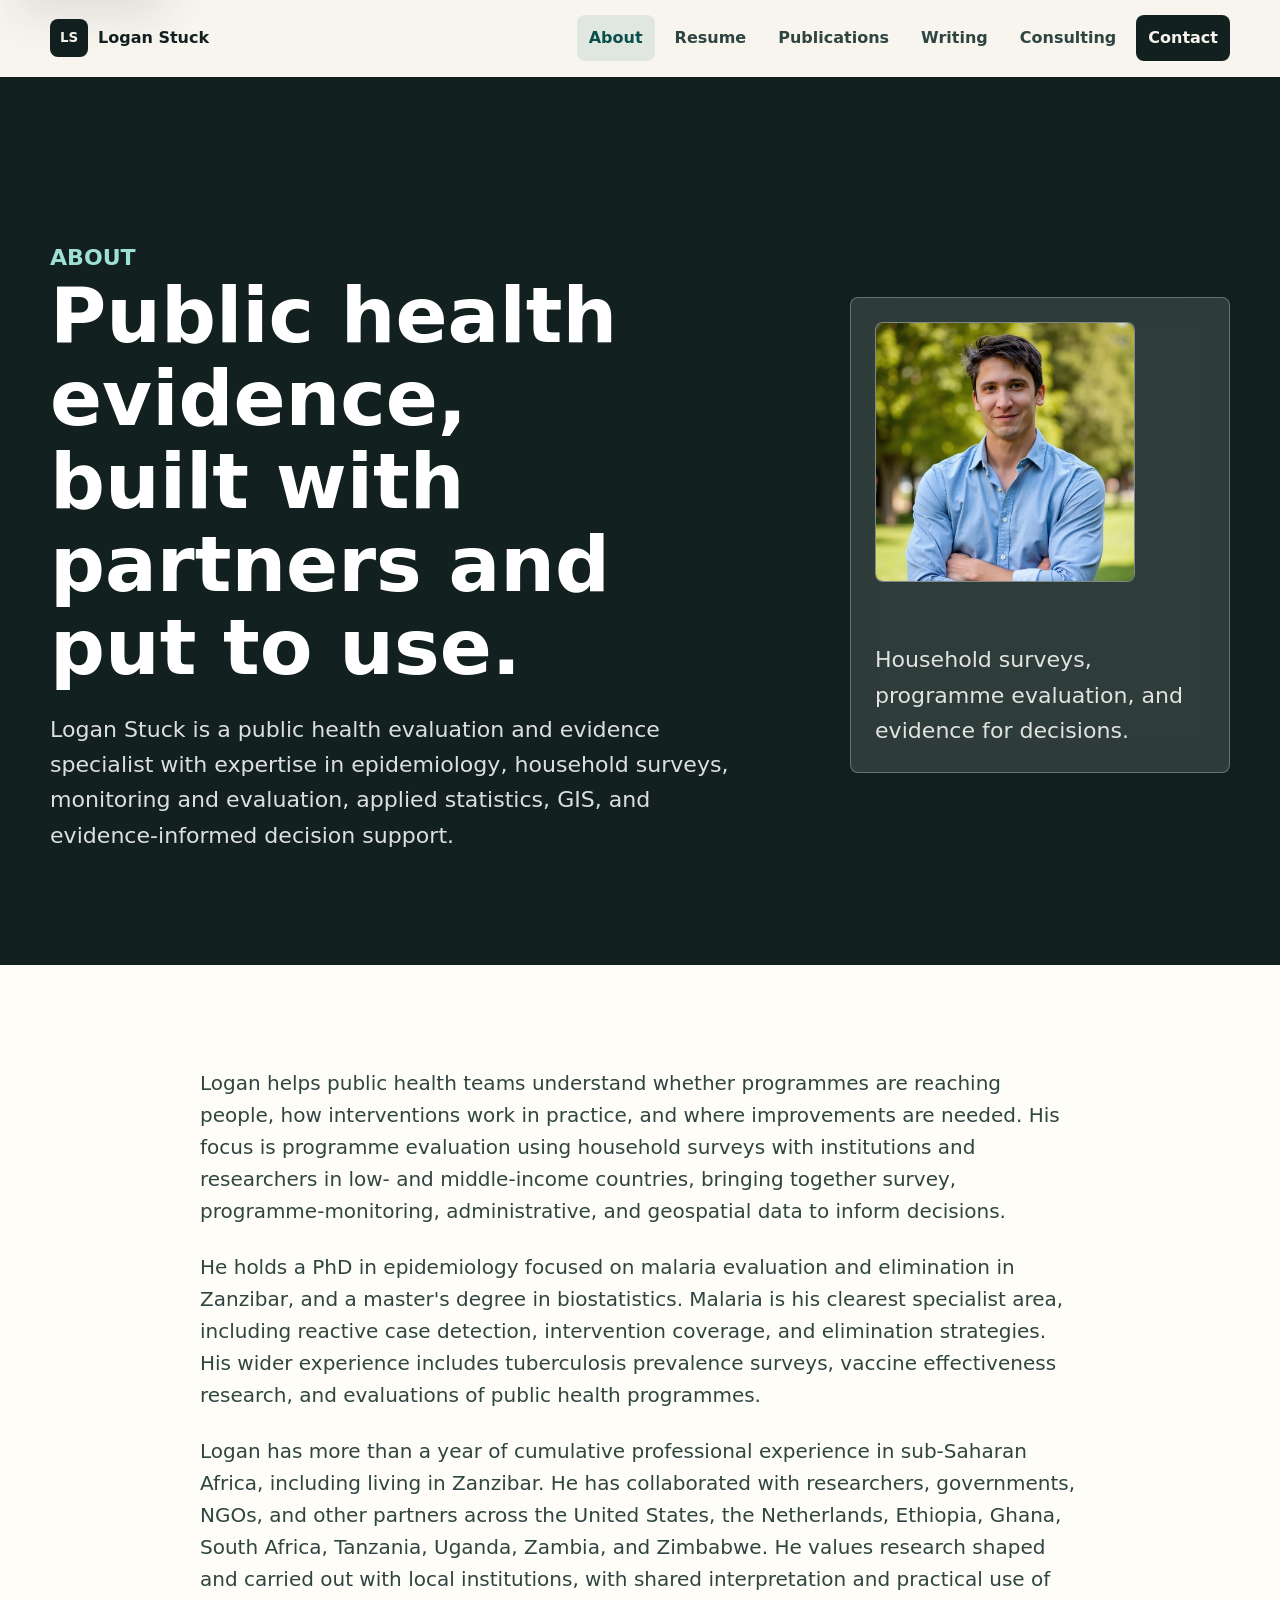
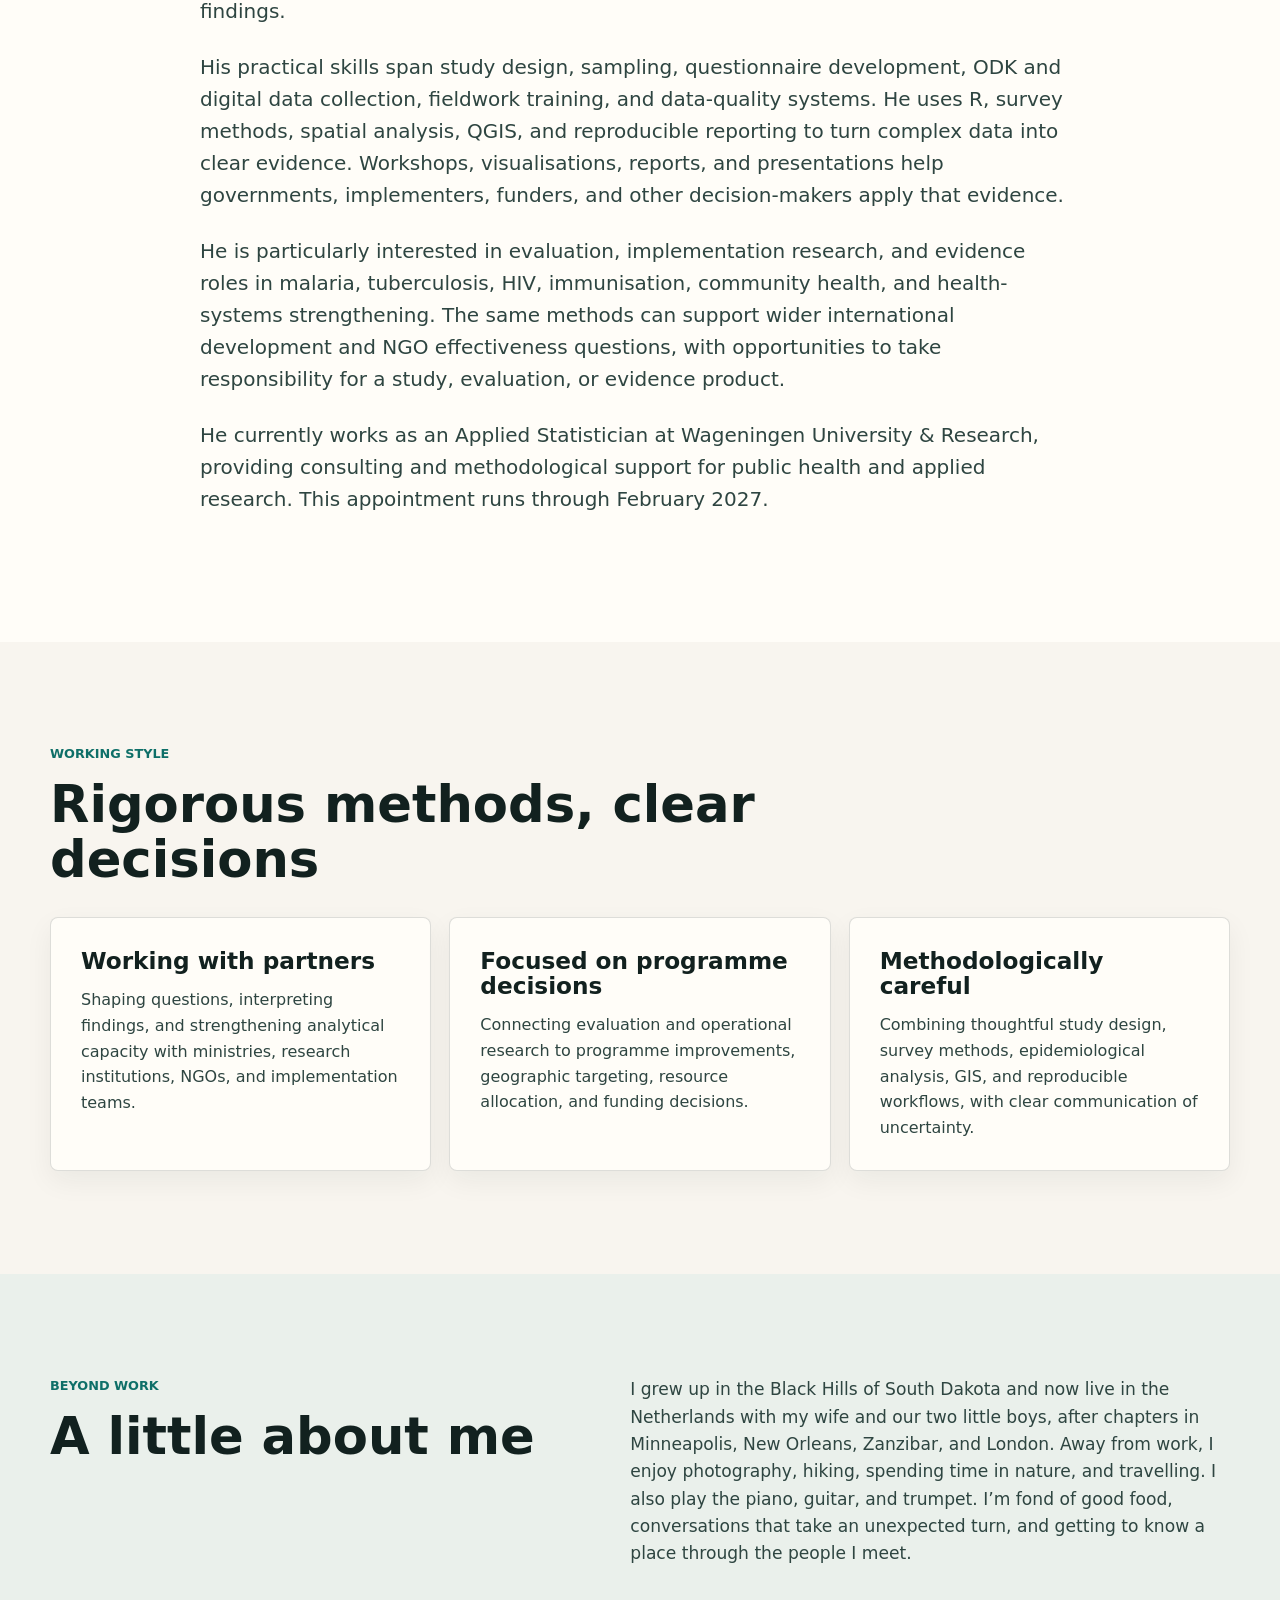
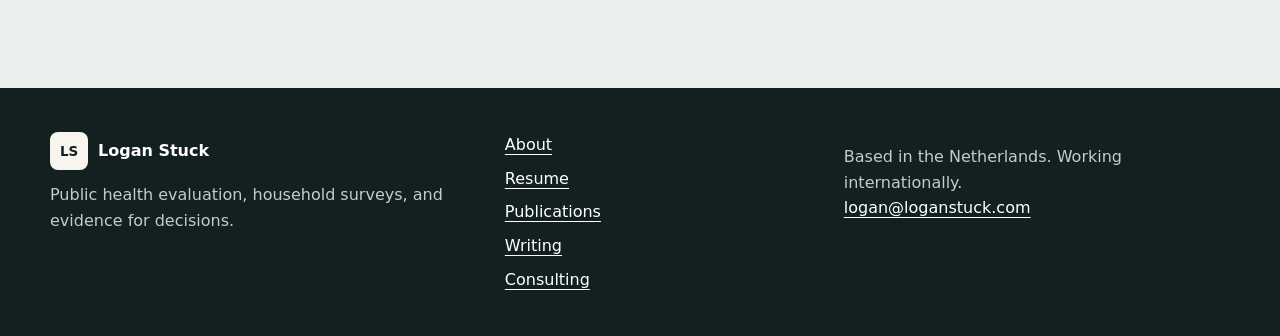
==== commit 9c3456da: "Add personal About note and focus Writing page on essays" ====
--- a/about.html
+++ b/about.html
@@ -131,6 +131,24 @@
           </div>
         </div>
       </section>
+      <section class="section section-muted" id="a-little-about-me" aria-labelledby="personal-heading">
+        <div class="container split-layout">
+          <div>
+            <p class="eyebrow">Beyond work</p>
+            <h2 id="personal-heading">A little about me</h2>
+          </div>
+          <div class="rich-text">
+            <p>
+              I grew up in the Black Hills of South Dakota and now live in the Netherlands
+              with my wife and our two little boys, after chapters in Minneapolis, New Orleans,
+              Zanzibar, and London. Away from work, I enjoy photography, hiking, spending time
+              in nature, and travelling. I also play the piano, guitar, and trumpet.
+              I&rsquo;m fond of good food, conversations that take an unexpected turn, and
+              getting to know a place through the people I meet.
+            </p>
+          </div>
+        </div>
+      </section>
     </main>
 
     <footer class="site-footer">
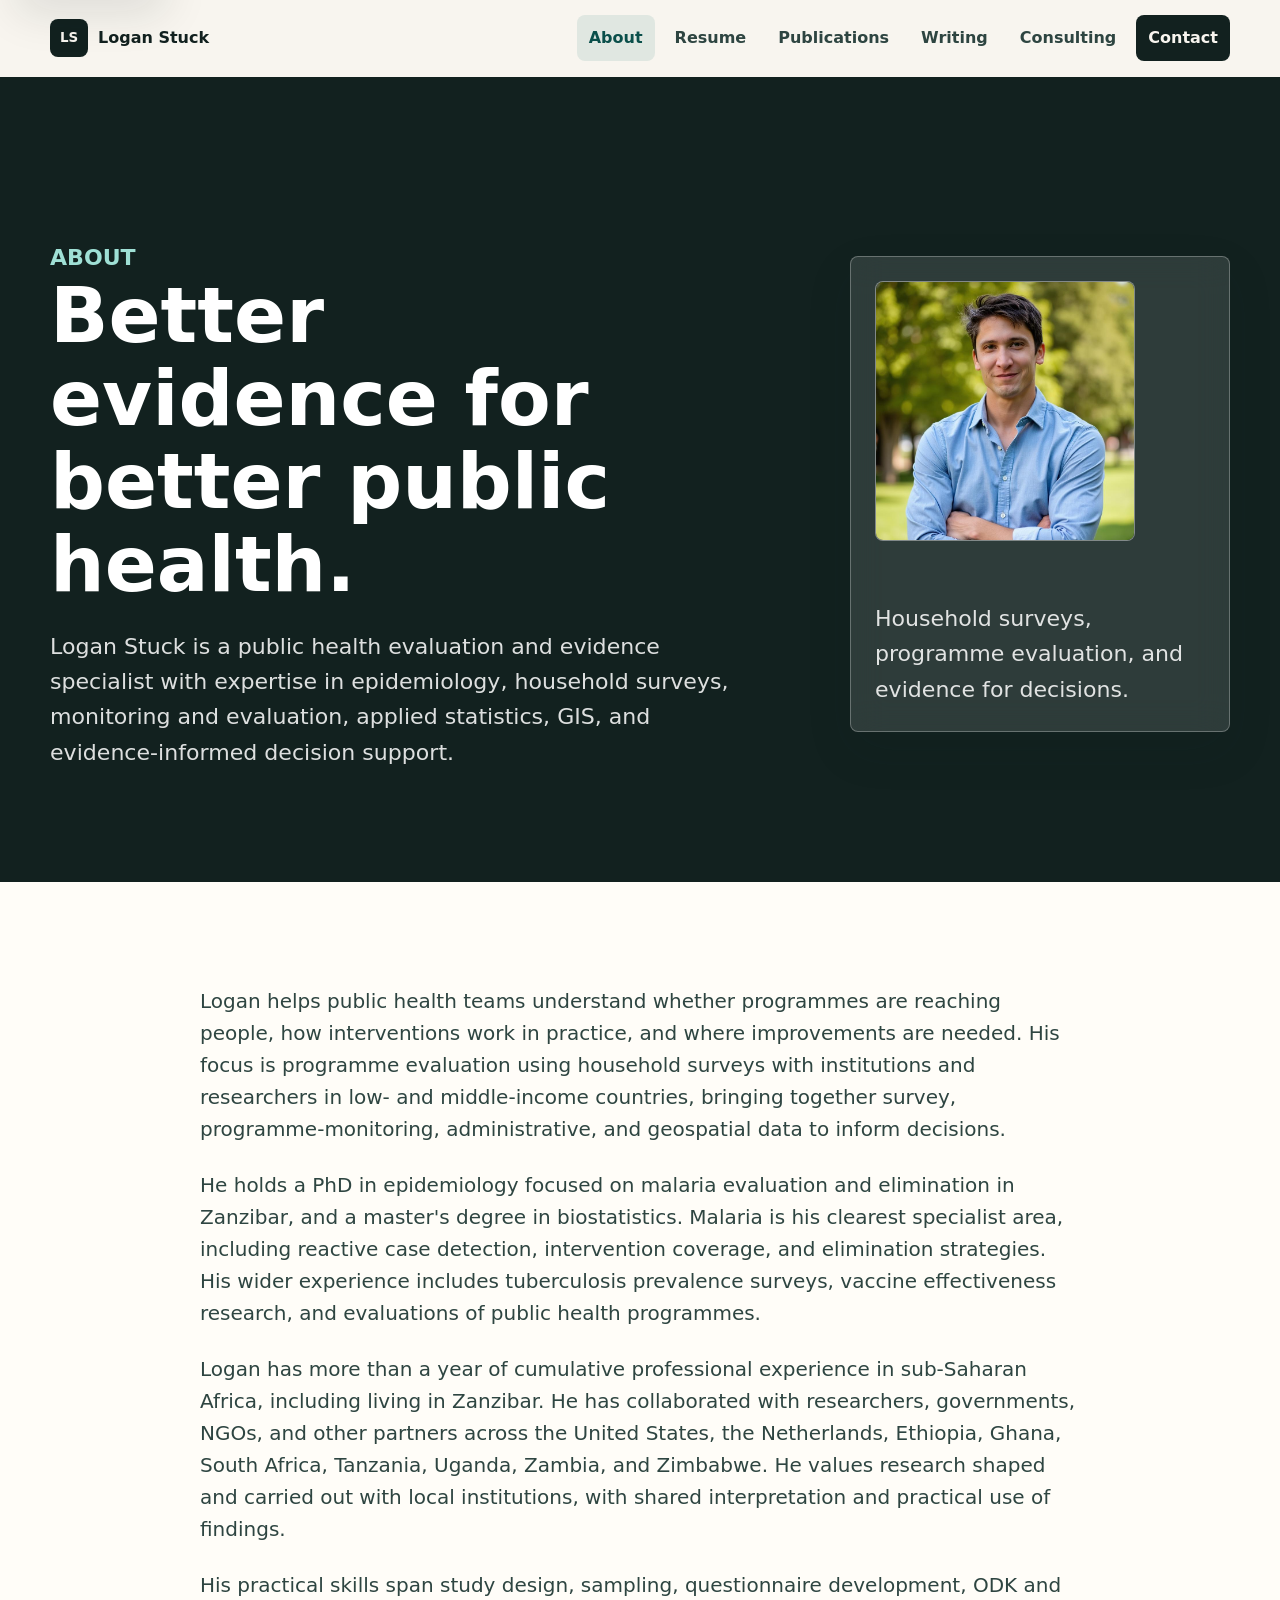
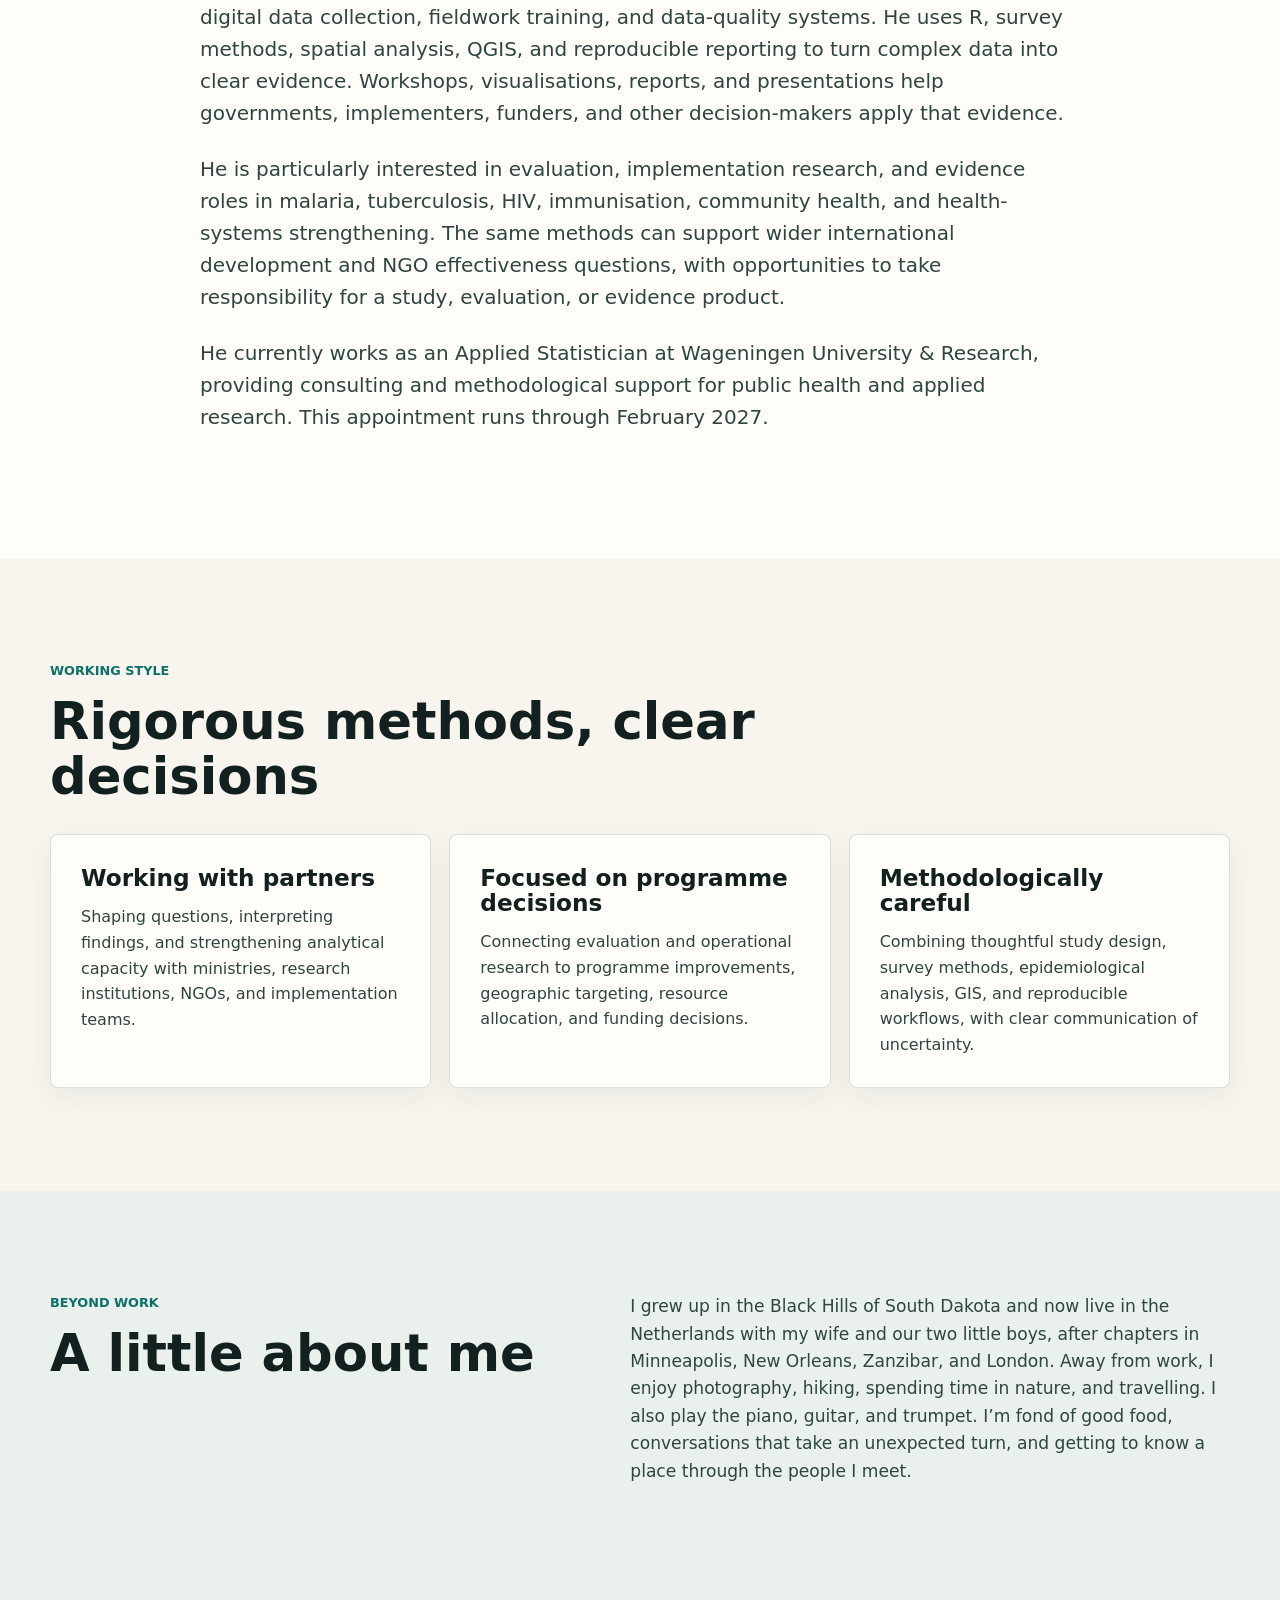
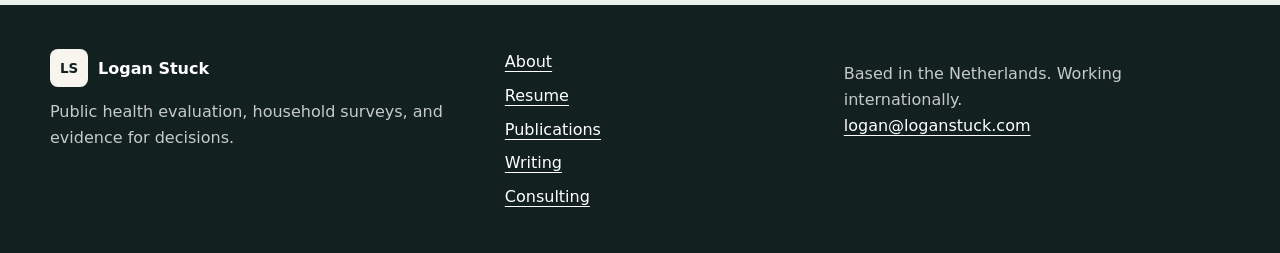
==== commit 96b4916e: "Simplify About headline" ====
--- a/about.html
+++ b/about.html
@@ -39,7 +39,7 @@
         <div class="container page-hero-grid">
           <div>
             <p class="eyebrow">About</p>
-            <h1>Public health evidence, built with partners and put to use.</h1>
+            <h1>Better evidence for better public health.</h1>
             <p>
               Logan Stuck is a public health evaluation and evidence specialist with expertise in
               epidemiology, household surveys, monitoring and evaluation, applied statistics, GIS,
